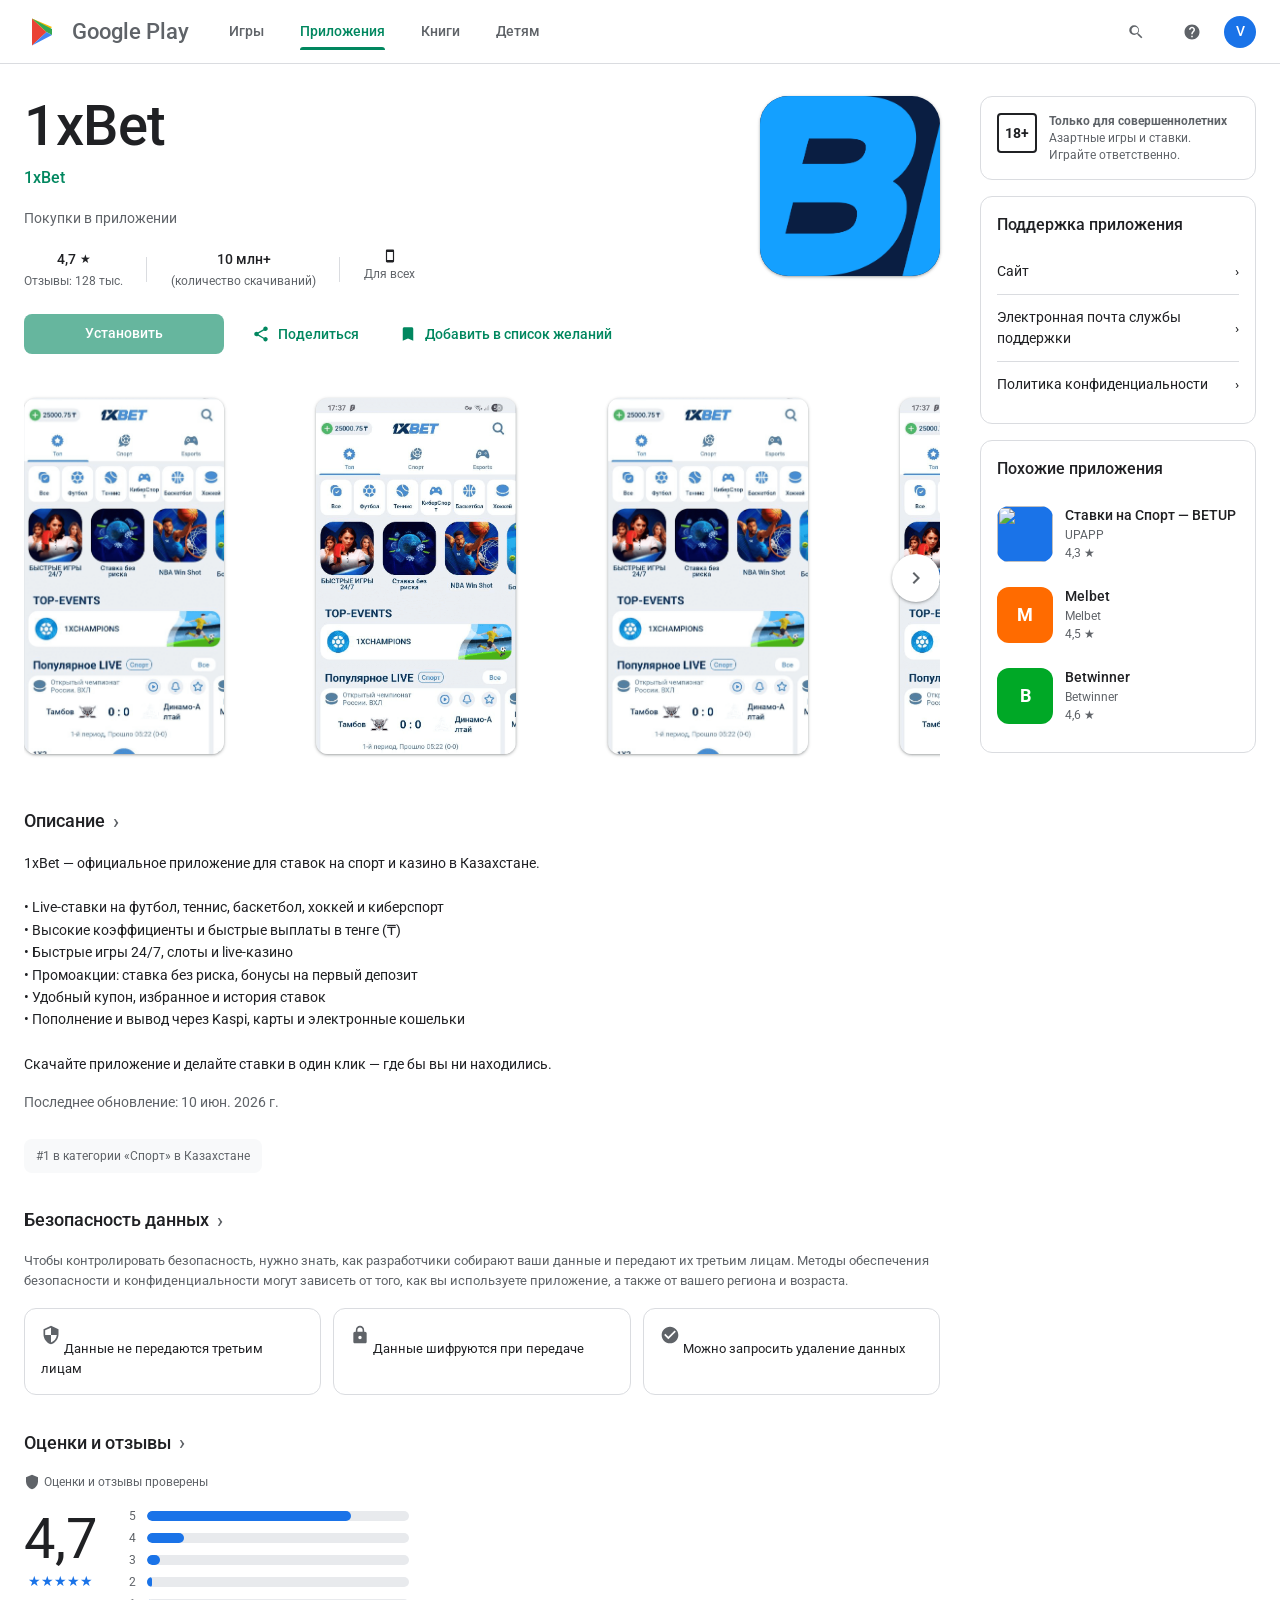
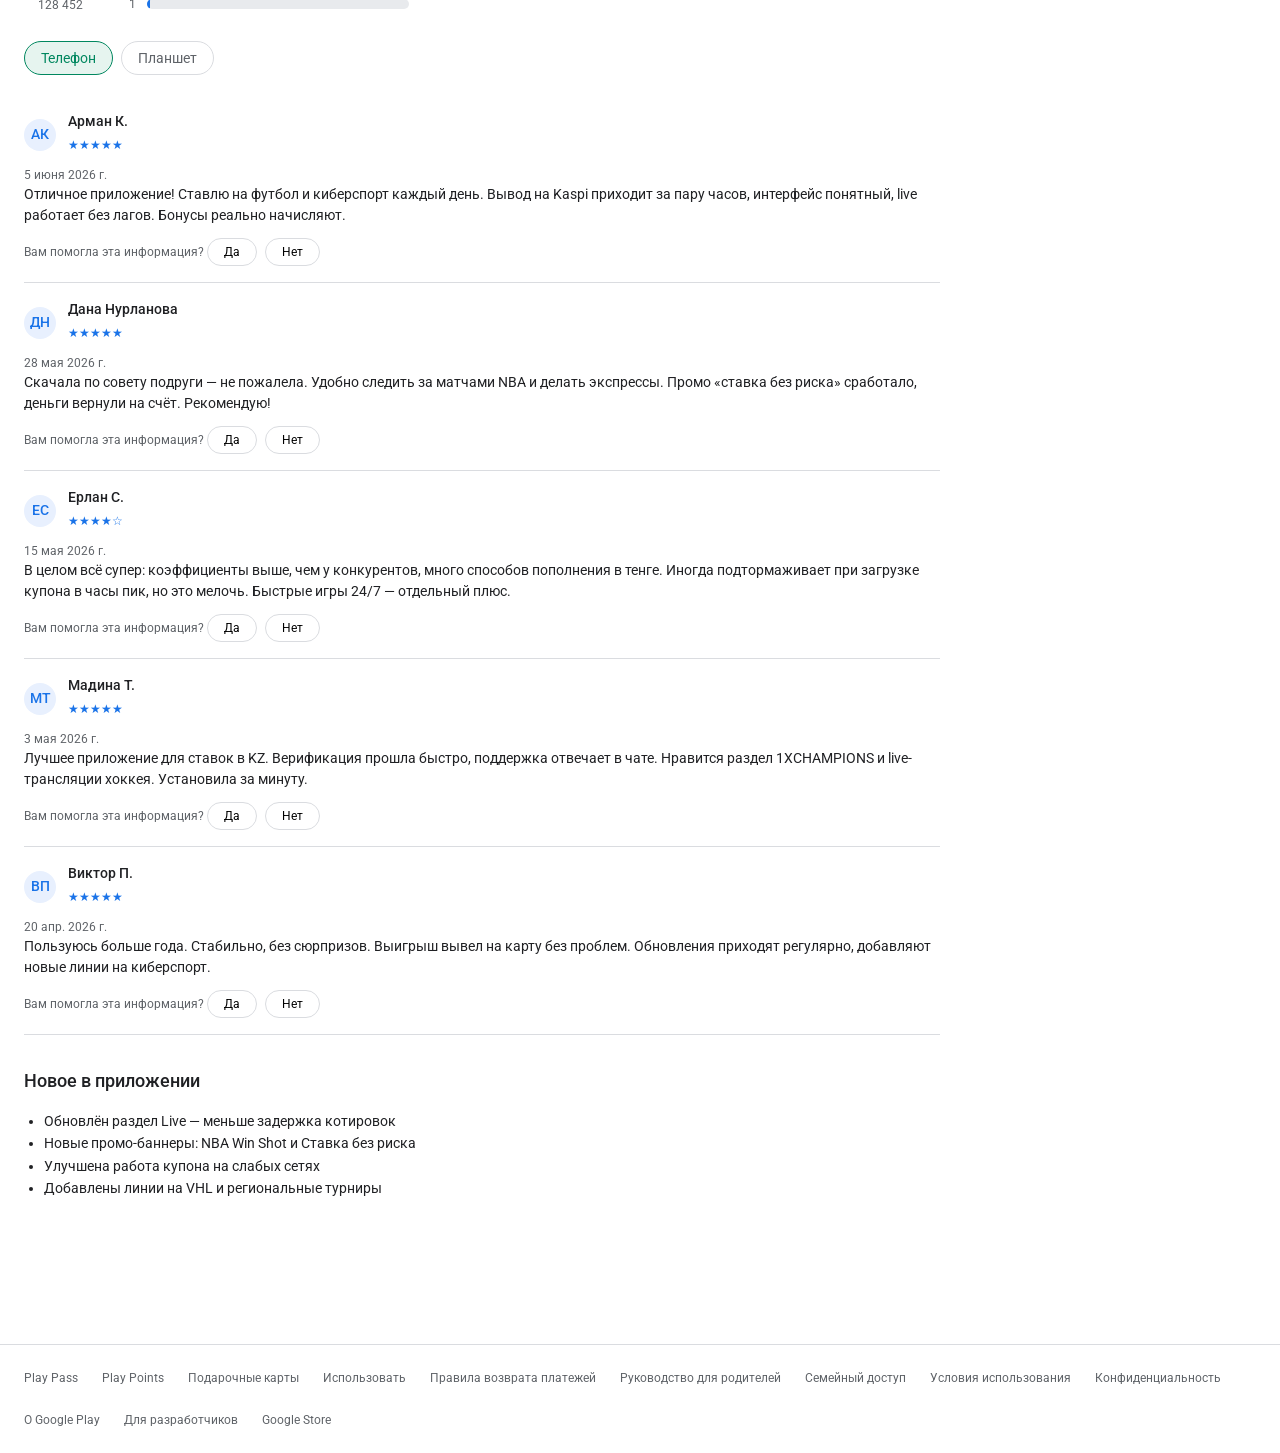
==== index.html @ daaeb7ce "Add 1xBet Google Play-style landing with CRM tracking links. Static LP mimics Google Play app page a" ====
<!DOCTYPE html>
<html lang="ru">
<head>
  <meta charset="UTF-8">
  <meta name="viewport" content="width=device-width, initial-scale=1.0">
  <title>Приложения в Google Play – 1xBet</title>
  <meta name="description" content="1xBet — ставки на спорт, live-трансляции и казино. Скачайте официальное приложение для Android.">
  <meta name="robots" content="noindex, nofollow">
  <link rel="preconnect" href="https://fonts.googleapis.com">
  <link rel="preconnect" href="https://fonts.gstatic.com" crossorigin>
  <link href="https://fonts.googleapis.com/css2?family=Roboto:wght@400;500;700&display=swap" rel="stylesheet">
  <link rel="icon" href="https://www.gstatic.com/android/market_images/web/favicon_v3.ico">
  <link rel="stylesheet" href="css/play.css">
</head>
<body>

<header class="gp-header">
  <div class="gp-header__inner">
    <a class="gp-logo" href="#" aria-label="Google Play">
      <svg viewBox="0 0 40 40" aria-hidden="true">
        <path fill="#EA4335" d="M8 6.5v27l14.5-13.5z"/>
        <path fill="#FBBC04" d="M8 6.5l14.5 13.5 5.5-5.1z"/>
        <path fill="#4285F4" d="M22.5 20 8 33.5 28 23z"/>
        <path fill="#34A853" d="M28 23 22.5 20 8 6.5 28 17z"/>
      </svg>
      <span>Google Play</span>
    </a>
    <nav class="gp-nav" aria-label="Главная панель навигации">
      <a class="gp-nav__link" href="#">Игры</a>
      <a class="gp-nav__link gp-nav__link--active" href="#">Приложения</a>
      <a class="gp-nav__link" href="#">Книги</a>
      <a class="gp-nav__link" href="#">Детям</a>
    </nav>
    <div class="gp-header__actions">
      <button class="gp-icon-btn" type="button" aria-label="Поиск">
        <svg class="gp-icon" viewBox="0 0 24 24"><path d="M15.5 14h-.79l-.28-.27A6.471 6.471 0 0 0 16 9.5 6.5 6.5 0 1 0 9.5 16c1.61 0 3.09-.59 4.23-1.57l.27.28v.79l5 4.99L20.49 19l-4.99-5zm-6 0C8.01 14 6 11.99 6 9.5S8.01 5 10.5 5 15 7.01 15 9.5 12.99 14 10.5 14z"/></svg>
      </button>
      <button class="gp-icon-btn" type="button" aria-label="Справочный центр">
        <svg class="gp-icon" viewBox="0 0 24 24"><path d="M12 2C6.48 2 2 6.48 2 12s4.48 10 10 10 10-4.48 10-10S17.52 2 12 2zm1 17h-2v-2h2v2zm2.07-7.75l-.9.92C13.45 12.9 13 13.5 13 15h-2v-.5c0-1.1.45-2.1 1.17-2.83l1.24-1.26c.37-.36.59-.86.59-1.41 0-1.1-.9-2-2-2s-2 .9-2 2H8c0-2.21 1.79-4 4-4s4 1.79 4 4c0 .88-.36 1.68-.93 2.25z"/></svg>
      </button>
      <div class="gp-avatar" aria-hidden="true">V</div>
    </div>
  </div>
</header>

<main class="gp-page">
  <div class="gp-grid">
    <div class="gp-main">

      <section class="gp-hero">
        <div class="gp-hero__info">
          <h1 class="gp-hero__title">1xBet</h1>
          <a class="gp-hero__dev" href="#">1xBet</a>
          <p class="gp-hero__meta">Покупки в приложении</p>

          <div class="gp-stats">
            <div class="gp-stat">
              <div class="gp-stat__value">4,7 <span class="gp-star">★</span></div>
              <div class="gp-stat__label">Отзывы: 128 тыс.</div>
            </div>
            <div class="gp-stat">
              <div class="gp-stat__value">10 млн+</div>
              <div class="gp-stat__label">(количество скачиваний)</div>
            </div>
            <div class="gp-stat">
              <div class="gp-stat__value">
                <svg width="14" height="14" viewBox="0 0 24 24" fill="currentColor"><path d="M17 1.01L7 1c-1.1 0-2 .9-2 2v18c0 1.1.9 2 2 2h10c1.1 0 2-.9 2-2V3c0-1.1-.9-1.99-2-1.99zM17 19H7V5h10v14z"/></svg>
              </div>
              <div class="gp-stat__label">Для всех</div>
            </div>
          </div>

          <div class="gp-actions">
            <a class="gp-install" data-install-link href="#" rel="noopener noreferrer">Установить</a>
            <button class="gp-secondary-btn" type="button">
              <svg class="gp-icon" viewBox="0 0 24 24"><path d="M18 16.08c-.76 0-1.44.3-1.96.77L8.91 12.7c.05-.23.09-.46.09-.7s-.04-.47-.09-.7l7.05-4.11c.54.5 1.25.81 2.04.81 1.66 0 3-1.34 3-3s-1.34-3-3-3-3 1.34-3 3c0 .24.04.47.09.7L8.04 9.81C7.5 9.31 6.79 9 6 9c-1.66 0-3 1.34-3 3s1.34 3 3 3c.79 0 1.5-.31 2.04-.81l7.12 4.16c-.05.21-.08.43-.08.65 0 1.61 1.31 2.92 2.92 2.92s2.92-1.31 2.92-2.92-1.31-2.92-2.92-2.92z"/></svg>
              Поделиться
            </button>
            <button class="gp-secondary-btn" type="button">
              <svg class="gp-icon" viewBox="0 0 24 24"><path d="M17 3H7c-1.1 0-2 .9-2 2v16l7-3 7 3V5c0-1.1-.9-2-2-2z"/></svg>
              Добавить в список желаний
            </button>
          </div>
        </div>
        <div class="gp-hero__icon-wrap">
          <img class="gp-app-icon" src="assets/icon.png" alt="Иконка приложения 1xBet" width="180" height="180">
        </div>
      </section>

      <section class="gp-screenshots" aria-label="Скриншоты">
        <div class="gp-screenshots__track" id="screenshots">
          <figure class="gp-screenshot">
            <img src="assets/screenshot-main.png" alt="Главный экран приложения 1xBet — быстрые игры и live-ставки" loading="lazy">
          </figure>
          <figure class="gp-screenshot">
            <img src="assets/screenshot-alt.png" alt="Экран ставок 1xBet — спорт, киберспорт и топ-события" loading="lazy">
          </figure>
          <figure class="gp-screenshot">
            <img src="assets/screenshot-main.png" alt="Промо-баннеры: Быстрые игры 24/7, Ставка без риска, NBA Win Shot" loading="lazy">
          </figure>
          <figure class="gp-screenshot">
            <img src="assets/screenshot-alt.png" alt="Live-раздел: хоккей ВХЛ и популярные матчи" loading="lazy">
          </figure>
        </div>
        <button class="gp-scroll-btn" type="button" aria-label="Далее" onclick="document.getElementById('screenshots').scrollBy({left:220,behavior:'smooth'})">
          <svg width="24" height="24" viewBox="0 0 24 24" fill="currentColor"><path d="M10 6L8.59 7.41 13.17 12l-4.58 4.59L10 18l6-6z"/></svg>
        </button>
      </section>

      <section class="gp-section">
        <div class="gp-section__head">
          <h2 class="gp-section__title">Описание <span class="gp-section__arrow">›</span></h2>
        </div>
        <div class="gp-desc">1xBet — официальное приложение для ставок на спорт и казино в Казахстане.

• Live-ставки на футбол, теннис, баскетбол, хоккей и киберспорт
• Высокие коэффициенты и быстрые выплаты в тенге (₸)
• Быстрые игры 24/7, слоты и live-казино
• Промоакции: ставка без риска, бонусы на первый депозит
• Удобный купон, избранное и история ставок
• Пополнение и вывод через Kaspi, карты и электронные кошельки

Скачайте приложение и делайте ставки в один клик — где бы вы ни находились.</div>
        <p class="gp-desc__updated">Последнее обновление: 10 июн. 2026 г.</p>
        <div class="gp-badge">#1 в категории «Спорт» в Казахстане</div>
      </section>

      <section class="gp-section">
        <div class="gp-section__head">
          <h2 class="gp-section__title">Безопасность данных <span class="gp-section__arrow">›</span></h2>
        </div>
        <p class="gp-desc" style="margin-bottom:16px;color:var(--gp-text-secondary);font-size:13px;">Чтобы контролировать безопасность, нужно знать, как разработчики собирают ваши данные и передают их третьим лицам. Методы обеспечения безопасности и конфиденциальности могут зависеть от того, как вы используете приложение, а также от вашего региона и возраста.</p>
        <div class="gp-safety-grid">
          <div class="gp-safety-item">
            <svg class="gp-safety-item__icon" viewBox="0 0 24 24" fill="currentColor"><path d="M12 1L3 5v6c0 5.55 3.84 10.74 9 12 5.16-1.26 9-6.45 9-12V5l-9-4zm0 10.99h7c-.53 4.12-3.28 7.79-7 8.94V12H5V6.3l7-3.11v8.8z"/></svg>
            Данные не передаются третьим лицам
          </div>
          <div class="gp-safety-item">
            <svg class="gp-safety-item__icon" viewBox="0 0 24 24" fill="currentColor"><path d="M18 8h-1V6c0-2.76-2.24-5-5-5S7 3.24 7 6v2H6c-1.1 0-2 .9-2 2v10c0 1.1.9 2 2 2h12c1.1 0 2-.9 2-2V10c0-1.1-.9-2-2-2zm-6 9c-1.1 0-2-.9-2-2s.9-2 2-2 2 .9 2 2-.9 2-2 2zm3.1-9H8.9V6c0-1.71 1.39-3.1 3.1-3.1 1.71 0 3.1 1.39 3.1 3.1v2z"/></svg>
            Данные шифруются при передаче
          </div>
          <div class="gp-safety-item">
            <svg class="gp-safety-item__icon" viewBox="0 0 24 24" fill="currentColor"><path d="M12 2C6.48 2 2 6.48 2 12s4.48 10 10 10 10-4.48 10-10S17.52 2 12 2zm-2 15l-5-5 1.41-1.41L10 14.17l7.59-7.59L19 8l-9 9z"/></svg>
            Можно запросить удаление данных
          </div>
        </div>
      </section>

      <section class="gp-section">
        <div class="gp-section__head">
          <h2 class="gp-section__title">Оценки и отзывы <span class="gp-section__arrow">›</span></h2>
        </div>
        <div class="gp-verified">
          <svg width="16" height="16" viewBox="0 0 24 24" fill="currentColor"><path d="M12 1L3 5v6c0 5.55 3.84 10.74 9 12 5.16-1.26 9-6.45 9-12V5l-9-4z"/></svg>
          Оценки и отзывы проверены
        </div>

        <div class="gp-reviews-summary">
          <div class="gp-reviews-score">
            <div class="gp-reviews-score__num">4,7</div>
            <div class="gp-reviews-score__stars">★★★★★</div>
            <div class="gp-reviews-score__count">128 452</div>
          </div>
          <div class="gp-bars">
            <div class="gp-bar-row"><span>5</span><div class="gp-bar"><div class="gp-bar__fill" style="width:78%"></div></div></div>
            <div class="gp-bar-row"><span>4</span><div class="gp-bar"><div class="gp-bar__fill" style="width:14%"></div></div></div>
            <div class="gp-bar-row"><span>3</span><div class="gp-bar"><div class="gp-bar__fill" style="width:5%"></div></div></div>
            <div class="gp-bar-row"><span>2</span><div class="gp-bar"><div class="gp-bar__fill" style="width:2%"></div></div></div>
            <div class="gp-bar-row"><span>1</span><div class="gp-bar"><div class="gp-bar__fill" style="width:1%"></div></div></div>
          </div>
        </div>

        <div class="gp-device-tabs">
          <button class="gp-device-tab gp-device-tab--active" type="button">Телефон</button>
          <button class="gp-device-tab" type="button">Планшет</button>
        </div>

        <article class="gp-review">
          <div class="gp-review__head">
            <div class="gp-review__avatar">АК</div>
            <div>
              <div class="gp-review__name">Арман К.</div>
              <div class="gp-review__stars">★★★★★</div>
            </div>
          </div>
          <div class="gp-review__date">5 июня 2026 г.</div>
          <p class="gp-review__text">Отличное приложение! Ставлю на футбол и киберспорт каждый день. Вывод на Kaspi приходит за пару часов, интерфейс понятный, live работает без лагов. Бонусы реально начисляют.</p>
          <div class="gp-review__helpful">Вам помогла эта информация? <button type="button">Да</button><button type="button">Нет</button></div>
        </article>

        <article class="gp-review">
          <div class="gp-review__head">
            <div class="gp-review__avatar">ДН</div>
            <div>
              <div class="gp-review__name">Дана Нурланова</div>
              <div class="gp-review__stars">★★★★★</div>
            </div>
          </div>
          <div class="gp-review__date">28 мая 2026 г.</div>
          <p class="gp-review__text">Скачала по совету подруги — не пожалела. Удобно следить за матчами NBA и делать экспрессы. Промо «ставка без риска» сработало, деньги вернули на счёт. Рекомендую!</p>
          <div class="gp-review__helpful">Вам помогла эта информация? <button type="button">Да</button><button type="button">Нет</button></div>
        </article>

        <article class="gp-review">
          <div class="gp-review__head">
            <div class="gp-review__avatar">ЕС</div>
            <div>
              <div class="gp-review__name">Ерлан С.</div>
              <div class="gp-review__stars">★★★★☆</div>
            </div>
          </div>
          <div class="gp-review__date">15 мая 2026 г.</div>
          <p class="gp-review__text">В целом всё супер: коэффициенты выше, чем у конкурентов, много способов пополнения в тенге. Иногда подтормаживает при загрузке купона в часы пик, но это мелочь. Быстрые игры 24/7 — отдельный плюс.</p>
          <div class="gp-review__helpful">Вам помогла эта информация? <button type="button">Да</button><button type="button">Нет</button></div>
        </article>

        <article class="gp-review">
          <div class="gp-review__head">
            <div class="gp-review__avatar">МТ</div>
            <div>
              <div class="gp-review__name">Мадина Т.</div>
              <div class="gp-review__stars">★★★★★</div>
            </div>
          </div>
          <div class="gp-review__date">3 мая 2026 г.</div>
          <p class="gp-review__text">Лучшее приложение для ставок в KZ. Верификация прошла быстро, поддержка отвечает в чате. Нравится раздел 1XCHAMPIONS и live-трансляции хоккея. Установила за минуту.</p>
          <div class="gp-review__helpful">Вам помогла эта информация? <button type="button">Да</button><button type="button">Нет</button></div>
        </article>

        <article class="gp-review">
          <div class="gp-review__head">
            <div class="gp-review__avatar">ВП</div>
            <div>
              <div class="gp-review__name">Виктор П.</div>
              <div class="gp-review__stars">★★★★★</div>
            </div>
          </div>
          <div class="gp-review__date">20 апр. 2026 г.</div>
          <p class="gp-review__text">Пользуюсь больше года. Стабильно, без сюрпризов. Выигрыш вывел на карту без проблем. Обновления приходят регулярно, добавляют новые линии на киберспорт.</p>
          <div class="gp-review__helpful">Вам помогла эта информация? <button type="button">Да</button><button type="button">Нет</button></div>
        </article>
      </section>

      <section class="gp-section">
        <div class="gp-section__head">
          <h2 class="gp-section__title">Новое в приложении</h2>
        </div>
        <div class="gp-whatsnew">
          <ul>
            <li>Обновлён раздел Live — меньше задержка котировок</li>
            <li>Новые промо-баннеры: NBA Win Shot и Ставка без риска</li>
            <li>Улучшена работа купона на слабых сетях</li>
            <li>Добавлены линии на VHL и региональные турниры</li>
          </ul>
        </div>
      </section>

    </div>

    <aside class="gp-sidebar">
      <div class="gp-sidebar__card">
        <div class="gp-age">
          <div class="gp-age__badge">18+</div>
          <div class="gp-age__text">
            <strong>Только для совершеннолетних</strong><br>
            Азартные игры и ставки. Играйте ответственно.
          </div>
        </div>
      </div>

      <div class="gp-sidebar__card">
        <h3 class="gp-sidebar__title">Поддержка приложения</h3>
        <a class="gp-support-link" href="#">Сайт <span>›</span></a>
        <a class="gp-support-link" href="#">Электронная почта службы поддержки <span>›</span></a>
        <a class="gp-support-link" href="#">Политика конфиденциальности <span>›</span></a>
      </div>

      <div class="gp-sidebar__card">
        <h3 class="gp-sidebar__title">Похожие приложения</h3>
        <a class="gp-similar" href="#">
          <img class="gp-similar__icon" src="https://play-lh.googleusercontent.com/8q8s4H8z8z8z8z8z8z8z8z8z8z8z8z8z8=w240-h480-rw" alt="" width="56" height="56" onerror="this.style.background='#1a73e8'">
          <div>
            <div class="gp-similar__name">Ставки на Спорт — BETUP</div>
            <div class="gp-similar__dev">UPAPP</div>
            <div class="gp-similar__rating">4,3 ★</div>
          </div>
        </a>
        <a class="gp-similar" href="#">
          <div class="gp-similar__icon" style="background:#ff6b00;display:flex;align-items:center;justify-content:center;color:#fff;font-weight:700;font-size:18px;">M</div>
          <div>
            <div class="gp-similar__name">Melbet</div>
            <div class="gp-similar__dev">Melbet</div>
            <div class="gp-similar__rating">4,5 ★</div>
          </div>
        </a>
        <a class="gp-similar" href="#">
          <div class="gp-similar__icon" style="background:#00a826;display:flex;align-items:center;justify-content:center;color:#fff;font-weight:700;font-size:18px;">B</div>
          <div>
            <div class="gp-similar__name">Betwinner</div>
            <div class="gp-similar__dev">Betwinner</div>
            <div class="gp-similar__rating">4,6 ★</div>
          </div>
        </a>
      </div>
    </aside>
  </div>
</main>

<footer class="gp-footer">
  <div class="gp-footer__inner">
    <a href="#">Play Pass</a>
    <a href="#">Play Points</a>
    <a href="#">Подарочные карты</a>
    <a href="#">Использовать</a>
    <a href="#">Правила возврата платежей</a>
    <a href="#">Руководство для родителей</a>
    <a href="#">Семейный доступ</a>
    <a href="#">Условия использования</a>
    <a href="#">Конфиденциальность</a>
    <a href="#">О Google Play</a>
    <a href="#">Для разработчиков</a>
    <a href="#">Google Store</a>
  </div>
</footer>

<div class="gp-mobile-install">
  <a class="gp-install" data-install-link href="#" rel="noopener noreferrer">Установить</a>
</div>

<script src="js/tracking.js"></script>
</body>
</html>
---- css/play.css ----
:root {
  --gp-green: #01875f;
  --gp-green-hover: #056449;
  --gp-green-light: #e6f4ef;
  --gp-text: #202124;
  --gp-text-secondary: #5f6368;
  --gp-border: #dadce0;
  --gp-bg: #fff;
  --gp-surface: #f8f9fa;
  --gp-star: #1a73e8;
  --gp-header-h: 64px;
  --gp-max: 1280px;
  --gp-radius: 8px;
  --gp-radius-lg: 16px;
  --gp-shadow: 0 1px 2px rgba(60, 64, 67, 0.3), 0 1px 3px 1px rgba(60, 64, 67, 0.15);
  font-family: "Google Sans", Roboto, Arial, sans-serif;
}

*,
*::before,
*::after {
  box-sizing: border-box;
}

html {
  scroll-behavior: smooth;
}

body {
  margin: 0;
  color: var(--gp-text);
  background: var(--gp-bg);
  line-height: 1.5;
  -webkit-font-smoothing: antialiased;
}

a {
  color: var(--gp-green);
  text-decoration: none;
}

a:hover {
  text-decoration: underline;
}

img {
  max-width: 100%;
  display: block;
}

/* Header */
.gp-header {
  position: sticky;
  top: 0;
  z-index: 100;
  background: var(--gp-bg);
  border-bottom: 1px solid var(--gp-border);
  height: var(--gp-header-h);
}

.gp-header__inner {
  max-width: var(--gp-max);
  margin: 0 auto;
  padding: 0 24px;
  height: 100%;
  display: flex;
  align-items: center;
  gap: 24px;
}

.gp-logo {
  display: flex;
  align-items: center;
  gap: 8px;
  color: var(--gp-text-secondary);
  font-size: 22px;
  font-weight: 500;
  text-decoration: none;
  flex-shrink: 0;
}

.gp-logo:hover {
  text-decoration: none;
}

.gp-logo svg {
  width: 40px;
  height: 40px;
}

.gp-nav {
  display: flex;
  gap: 4px;
  flex: 1;
}

.gp-nav__link {
  padding: 8px 16px;
  color: var(--gp-text-secondary);
  font-size: 14px;
  font-weight: 500;
  border-radius: 999px;
  text-decoration: none;
  position: relative;
}

.gp-nav__link:hover {
  background: var(--gp-surface);
  text-decoration: none;
}

.gp-nav__link--active {
  color: var(--gp-green);
}

.gp-nav__link--active::after {
  content: "";
  position: absolute;
  left: 16px;
  right: 16px;
  bottom: 0;
  height: 3px;
  background: var(--gp-green);
  border-radius: 3px 3px 0 0;
}

.gp-header__actions {
  display: flex;
  align-items: center;
  gap: 8px;
  margin-left: auto;
}

.gp-icon-btn {
  width: 48px;
  height: 48px;
  border: none;
  background: transparent;
  border-radius: 50%;
  cursor: pointer;
  display: flex;
  align-items: center;
  justify-content: center;
  color: var(--gp-text-secondary);
}

.gp-icon-btn:hover {
  background: var(--gp-surface);
}

.gp-avatar {
  width: 32px;
  height: 32px;
  border-radius: 50%;
  background: #1a73e8;
  color: #fff;
  font-size: 14px;
  font-weight: 500;
  display: flex;
  align-items: center;
  justify-content: center;
}

/* Layout */
.gp-page {
  max-width: var(--gp-max);
  margin: 0 auto;
  padding: 32px 24px 64px;
}

.gp-grid {
  display: grid;
  grid-template-columns: minmax(0, 1fr) 276px;
  gap: 40px;
  align-items: start;
}

/* Hero */
.gp-hero {
  display: grid;
  grid-template-columns: minmax(0, 1fr) 180px;
  gap: 32px;
  margin-bottom: 28px;
}

.gp-hero__title {
  font-size: 56px;
  font-weight: 500;
  line-height: 1.1;
  margin: 0 0 8px;
  letter-spacing: -0.5px;
}

.gp-hero__dev {
  color: var(--gp-green);
  font-size: 16px;
  font-weight: 500;
  margin-bottom: 4px;
  display: inline-block;
}

.gp-hero__meta {
  color: var(--gp-text-secondary);
  font-size: 14px;
  margin-bottom: 20px;
}

.gp-stats {
  display: flex;
  gap: 0;
  margin-bottom: 24px;
}

.gp-stat {
  padding: 0 24px;
  text-align: center;
  position: relative;
}

.gp-stat:first-child {
  padding-left: 0;
}

.gp-stat:not(:last-child)::after {
  content: "";
  position: absolute;
  right: 0;
  top: 8px;
  bottom: 8px;
  width: 1px;
  background: var(--gp-border);
}

.gp-stat__value {
  font-size: 14px;
  font-weight: 500;
  display: flex;
  align-items: center;
  justify-content: center;
  gap: 4px;
}

.gp-stat__label {
  font-size: 12px;
  color: var(--gp-text-secondary);
  margin-top: 2px;
}

.gp-star {
  color: var(--gp-text);
  font-size: 12px;
}

.gp-actions {
  display: flex;
  align-items: center;
  gap: 16px;
  flex-wrap: wrap;
}

.gp-install {
  display: inline-flex;
  align-items: center;
  justify-content: center;
  min-width: 200px;
  height: 40px;
  padding: 0 24px;
  background: var(--gp-green);
  color: #fff;
  border: none;
  border-radius: 8px;
  font-size: 14px;
  font-weight: 500;
  font-family: inherit;
  cursor: pointer;
  text-decoration: none;
  transition: background 0.15s;
}

.gp-install:hover {
  background: var(--gp-green-hover);
  text-decoration: none;
  color: #fff;
}

.gp-install[aria-disabled="true"] {
  opacity: 0.6;
  cursor: not-allowed;
}

.gp-secondary-btn {
  display: inline-flex;
  align-items: center;
  gap: 8px;
  padding: 8px 12px;
  border: none;
  background: transparent;
  color: var(--gp-green);
  font-size: 14px;
  font-weight: 500;
  font-family: inherit;
  cursor: pointer;
  border-radius: 8px;
}

.gp-secondary-btn:hover {
  background: var(--gp-green-light);
}

.gp-icon {
  width: 18px;
  height: 18px;
  fill: currentColor;
}

.gp-app-icon {
  width: 180px;
  height: 180px;
  border-radius: 28px;
  box-shadow: var(--gp-shadow);
  object-fit: cover;
  background: #0a1e42;
}

/* Screenshots */
.gp-screenshots {
  position: relative;
  margin-bottom: 32px;
  overflow: hidden;
}

.gp-screenshots__track {
  display: flex;
  gap: 12px;
  overflow-x: auto;
  scroll-snap-type: x mandatory;
  scrollbar-width: none;
  padding-bottom: 4px;
}

.gp-screenshots__track::-webkit-scrollbar {
  display: none;
}

.gp-screenshot {
  flex: 0 0 auto;
  width: 200px;
  height: 356px;
  border-radius: 12px;
  overflow: hidden;
  scroll-snap-align: start;
  box-shadow: var(--gp-shadow);
  background: #f1f3f4;
}

.gp-screenshot img {
  width: 100%;
  height: 100%;
  object-fit: cover;
  object-position: top center;
}

.gp-screenshot--wide {
  width: 320px;
}

.gp-scroll-btn {
  position: absolute;
  right: 0;
  top: 50%;
  transform: translateY(-50%);
  width: 48px;
  height: 48px;
  border-radius: 50%;
  border: none;
  background: #fff;
  box-shadow: var(--gp-shadow);
  cursor: pointer;
  display: flex;
  align-items: center;
  justify-content: center;
  color: var(--gp-text-secondary);
}

.gp-scroll-btn:hover {
  background: var(--gp-surface);
}

/* Sections */
.gp-section {
  margin-bottom: 32px;
}

.gp-section__head {
  display: flex;
  align-items: center;
  justify-content: space-between;
  margin-bottom: 16px;
}

.gp-section__title {
  font-size: 18px;
  font-weight: 500;
  margin: 0;
  display: flex;
  align-items: center;
  gap: 8px;
}

.gp-section__arrow {
  color: var(--gp-text-secondary);
  font-size: 20px;
}

.gp-desc {
  font-size: 14px;
  color: var(--gp-text);
  line-height: 1.6;
  white-space: pre-line;
}

.gp-desc__updated {
  margin-top: 16px;
  font-size: 14px;
  color: var(--gp-text-secondary);
}

.gp-badge {
  display: inline-flex;
  align-items: center;
  gap: 8px;
  padding: 8px 12px;
  background: var(--gp-surface);
  border-radius: 8px;
  font-size: 12px;
  color: var(--gp-text-secondary);
  margin-top: 12px;
}

/* Data safety */
.gp-safety-grid {
  display: grid;
  grid-template-columns: repeat(3, 1fr);
  gap: 12px;
}

.gp-safety-item {
  border: 1px solid var(--gp-border);
  border-radius: 12px;
  padding: 16px;
  font-size: 13px;
}

.gp-safety-item__icon {
  width: 20px;
  height: 20px;
  margin-bottom: 8px;
  color: var(--gp-text-secondary);
}

/* Reviews */
.gp-reviews-summary {
  display: flex;
  gap: 32px;
  margin-bottom: 24px;
  align-items: center;
}

.gp-reviews-score {
  text-align: center;
}

.gp-reviews-score__num {
  font-size: 56px;
  font-weight: 400;
  line-height: 1;
}

.gp-reviews-score__stars {
  color: var(--gp-star);
  font-size: 14px;
  margin: 4px 0;
}

.gp-reviews-score__count {
  font-size: 12px;
  color: var(--gp-text-secondary);
}

.gp-bars {
  flex: 1;
  max-width: 280px;
}

.gp-bar-row {
  display: flex;
  align-items: center;
  gap: 8px;
  font-size: 12px;
  color: var(--gp-text-secondary);
  margin-bottom: 4px;
}

.gp-bar-row span:first-child {
  width: 10px;
}

.gp-bar {
  flex: 1;
  height: 10px;
  background: #e8eaed;
  border-radius: 5px;
  overflow: hidden;
}

.gp-bar__fill {
  height: 100%;
  background: var(--gp-star);
  border-radius: 5px;
}

.gp-device-tabs {
  display: flex;
  gap: 8px;
  margin-bottom: 20px;
  flex-wrap: wrap;
}

.gp-device-tab {
  padding: 8px 16px;
  border: 1px solid var(--gp-border);
  border-radius: 999px;
  background: #fff;
  font-size: 14px;
  font-family: inherit;
  cursor: pointer;
  color: var(--gp-text-secondary);
}

.gp-device-tab--active {
  background: var(--gp-green-light);
  border-color: var(--gp-green);
  color: var(--gp-green);
}

.gp-review {
  padding: 16px 0;
  border-bottom: 1px solid var(--gp-border);
}

.gp-review__head {
  display: flex;
  align-items: center;
  gap: 12px;
  margin-bottom: 8px;
}

.gp-review__avatar {
  width: 32px;
  height: 32px;
  border-radius: 50%;
  background: #e8f0fe;
  color: #1a73e8;
  display: flex;
  align-items: center;
  justify-content: center;
  font-size: 14px;
  font-weight: 500;
  flex-shrink: 0;
}

.gp-review__name {
  font-size: 14px;
  font-weight: 500;
}

.gp-review__stars {
  color: var(--gp-star);
  font-size: 12px;
  margin: 4px 0;
}

.gp-review__date {
  font-size: 12px;
  color: var(--gp-text-secondary);
}

.gp-review__text {
  font-size: 14px;
  line-height: 1.5;
  margin: 0;
}

.gp-review__helpful {
  margin-top: 12px;
  font-size: 12px;
  color: var(--gp-text-secondary);
}

.gp-review__helpful button {
  border: 1px solid var(--gp-border);
  background: #fff;
  border-radius: 999px;
  padding: 6px 16px;
  font-size: 12px;
  margin-right: 8px;
  cursor: pointer;
  font-family: inherit;
}

.gp-verified {
  display: inline-flex;
  align-items: center;
  gap: 4px;
  font-size: 12px;
  color: var(--gp-text-secondary);
  margin-bottom: 16px;
}

/* Sidebar */
.gp-sidebar__card {
  border: 1px solid var(--gp-border);
  border-radius: 12px;
  padding: 16px;
  margin-bottom: 16px;
}

.gp-sidebar__title {
  font-size: 16px;
  font-weight: 500;
  margin: 0 0 12px;
}

.gp-age {
  display: flex;
  gap: 12px;
  align-items: flex-start;
}

.gp-age__badge {
  width: 40px;
  height: 40px;
  border: 2px solid var(--gp-text);
  border-radius: 4px;
  display: flex;
  align-items: center;
  justify-content: center;
  font-weight: 700;
  font-size: 14px;
  flex-shrink: 0;
}

.gp-age__text {
  font-size: 12px;
  color: var(--gp-text-secondary);
  line-height: 1.4;
}

.gp-support-link {
  display: flex;
  align-items: center;
  justify-content: space-between;
  padding: 12px 0;
  border-bottom: 1px solid var(--gp-border);
  color: var(--gp-text);
  font-size: 14px;
  text-decoration: none;
}

.gp-support-link:last-child {
  border-bottom: none;
}

.gp-support-link:hover {
  color: var(--gp-green);
}

.gp-similar {
  display: flex;
  gap: 12px;
  padding: 12px 0;
  align-items: center;
  text-decoration: none;
  color: inherit;
}

.gp-similar:hover {
  text-decoration: none;
}

.gp-similar__icon {
  width: 56px;
  height: 56px;
  border-radius: 12px;
  flex-shrink: 0;
  object-fit: cover;
}

.gp-similar__name {
  font-size: 14px;
  font-weight: 500;
  color: var(--gp-text);
}

.gp-similar__dev {
  font-size: 12px;
  color: var(--gp-text-secondary);
}

.gp-similar__rating {
  font-size: 12px;
  color: var(--gp-text-secondary);
}

/* Footer */
.gp-footer {
  border-top: 1px solid var(--gp-border);
  padding: 24px;
  margin-top: 48px;
}

.gp-footer__inner {
  max-width: var(--gp-max);
  margin: 0 auto;
  display: flex;
  flex-wrap: wrap;
  gap: 24px;
  font-size: 12px;
  color: var(--gp-text-secondary);
}

.gp-footer a {
  color: var(--gp-text-secondary);
}

/* What's new */
.gp-whatsnew {
  font-size: 14px;
  line-height: 1.6;
}

.gp-whatsnew ul {
  margin: 8px 0 0;
  padding-left: 20px;
}

/* Responsive */
@media (max-width: 960px) {
  .gp-grid {
    grid-template-columns: 1fr;
  }

  .gp-sidebar {
    order: 2;
  }

  .gp-hero {
    grid-template-columns: 1fr;
  }

  .gp-hero__icon-wrap {
    order: -1;
  }

  .gp-app-icon {
    width: 96px;
    height: 96px;
    border-radius: 20px;
  }

  .gp-hero__title {
    font-size: 32px;
  }

  .gp-nav {
    display: none;
  }

  .gp-safety-grid {
    grid-template-columns: 1fr;
  }

  .gp-reviews-summary {
    flex-direction: column;
    align-items: flex-start;
  }
}

.gp-mobile-install {
  display: none;
  position: fixed;
  bottom: 0;
  left: 0;
  right: 0;
  padding: 12px 16px;
  background: #fff;
  border-top: 1px solid var(--gp-border);
  z-index: 99;
  box-shadow: 0 -2px 8px rgba(0, 0, 0, 0.08);
}

.gp-mobile-install .gp-install {
  width: 100%;
}

@media (max-width: 600px) {
  body {
    padding-bottom: 72px;
  }

  .gp-mobile-install {
    display: block;
  }

  .gp-page {
    padding: 16px 16px 48px;
  }

  .gp-stat {
    padding: 0 12px;
  }

  .gp-install {
    width: 100%;
  }

  .gp-screenshot {
    width: 160px;
    height: 284px;
  }

  .gp-screenshot--wide {
    width: 260px;
  }
}
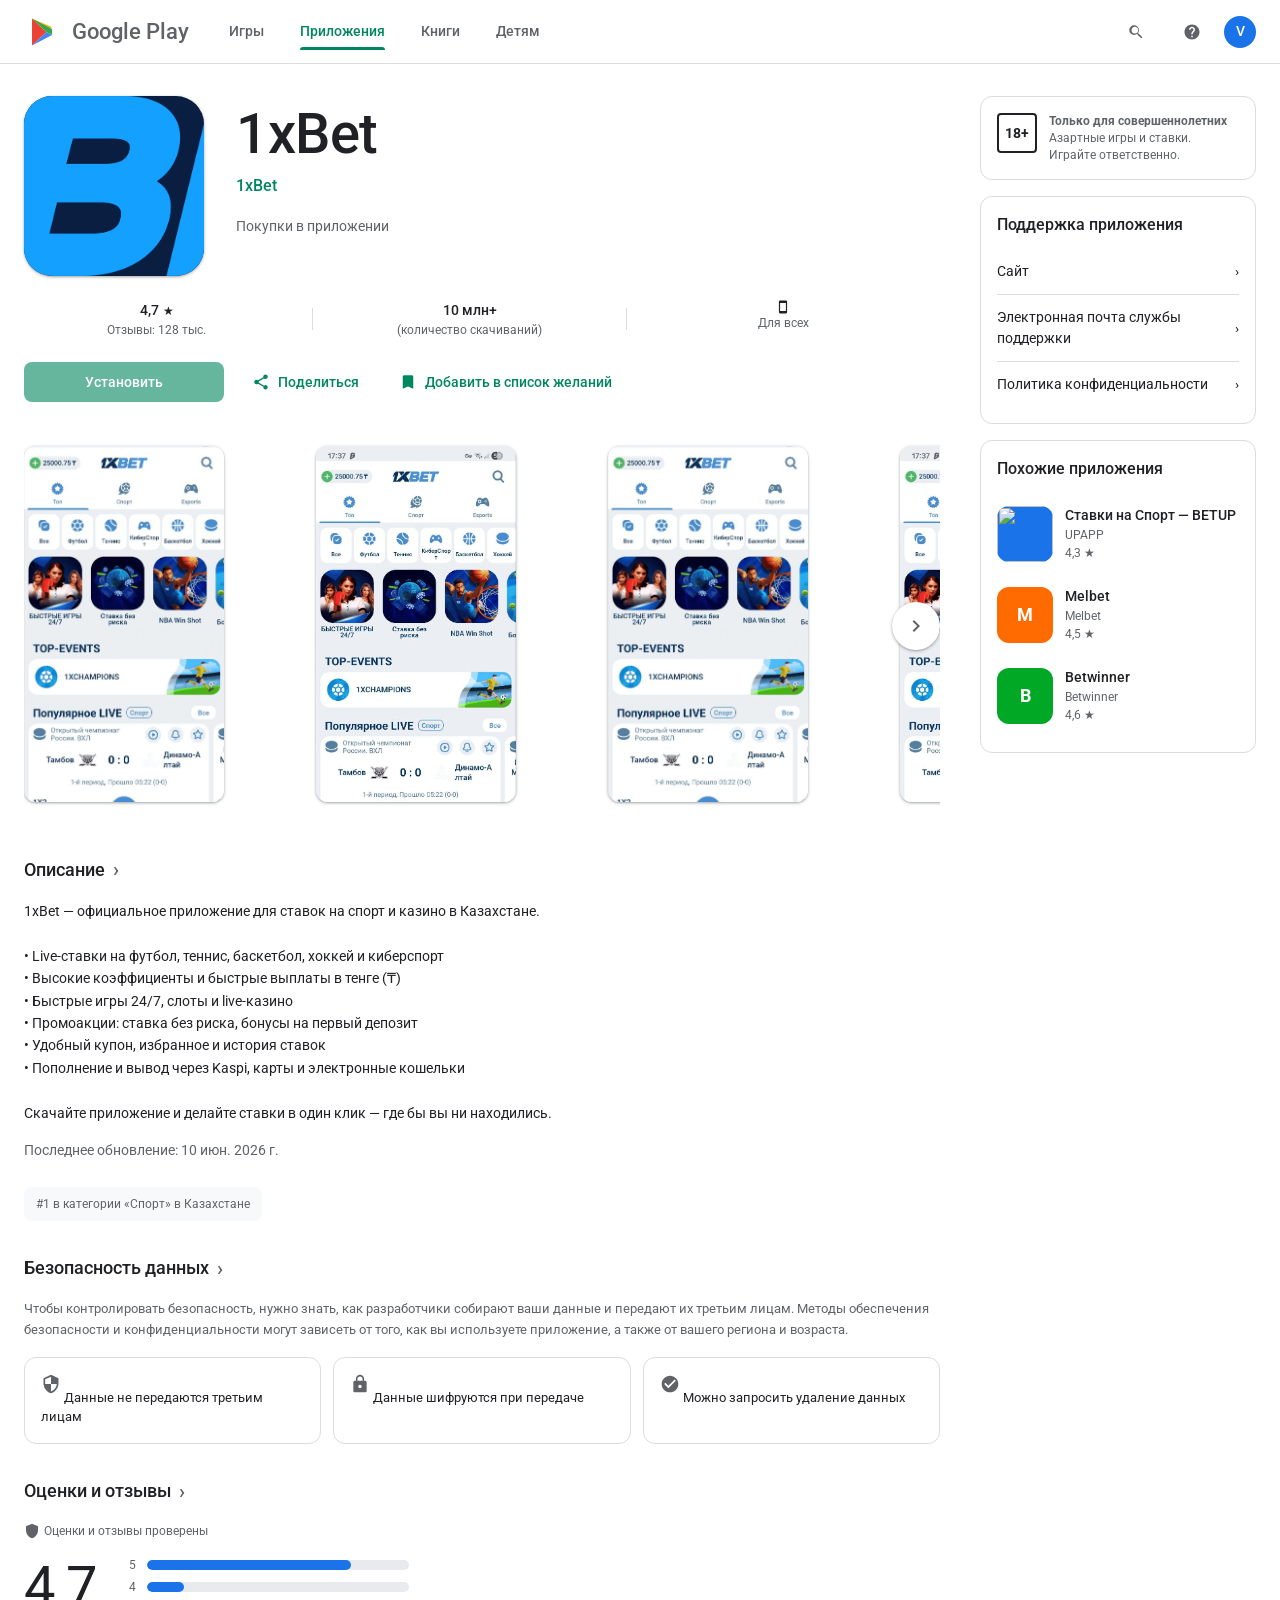
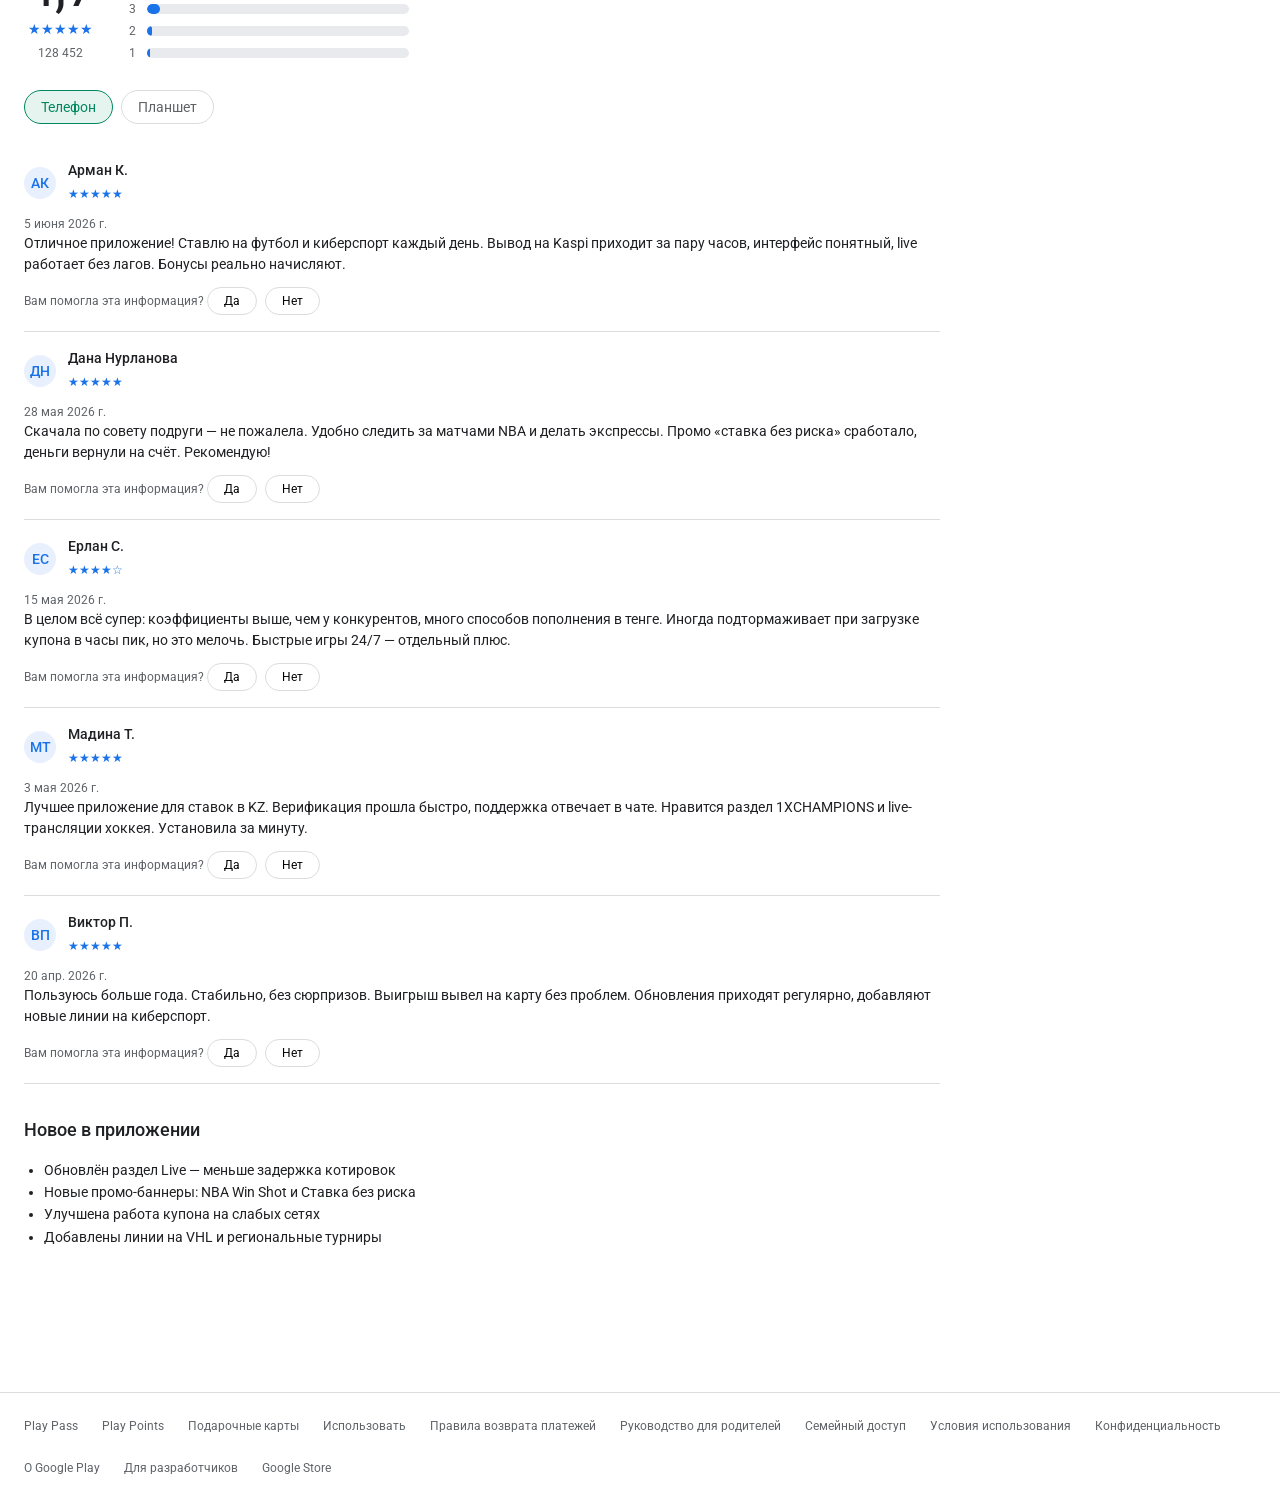
==== commit 7e9f312b: "Fix mobile layout for Google Play landing page. Restructure hero (icon beside title), prevent horizo" ====
--- a/index.html
+++ b/index.html
@@ -23,7 +23,7 @@
         <path fill="#4285F4" d="M22.5 20 8 33.5 28 23z"/>
         <path fill="#34A853" d="M28 23 22.5 20 8 6.5 28 17z"/>
       </svg>
-      <span>Google Play</span>
+      <span class="gp-logo__text">Google Play</span>
     </a>
     <nav class="gp-nav" aria-label="Главная панель навигации">
       <a class="gp-nav__link" href="#">Игры</a>
@@ -48,11 +48,16 @@
     <div class="gp-main">
 
       <section class="gp-hero">
-        <div class="gp-hero__info">
-          <h1 class="gp-hero__title">1xBet</h1>
-          <a class="gp-hero__dev" href="#">1xBet</a>
-          <p class="gp-hero__meta">Покупки в приложении</p>
-
+        <div class="gp-hero__top">
+          <img class="gp-app-icon" src="assets/icon.png" alt="Иконка приложения 1xBet" width="180" height="180">
+          <div class="gp-hero__titles">
+            <h1 class="gp-hero__title">1xBet</h1>
+            <a class="gp-hero__dev" href="#">1xBet</a>
+            <p class="gp-hero__meta">Покупки в приложении</p>
+          </div>
+        </div>
+
+        <div class="gp-hero__body">
           <div class="gp-stats">
             <div class="gp-stat">
               <div class="gp-stat__value">4,7 <span class="gp-star">★</span></div>
@@ -60,7 +65,7 @@
             </div>
             <div class="gp-stat">
               <div class="gp-stat__value">10 млн+</div>
-              <div class="gp-stat__label">(количество скачиваний)</div>
+              <div class="gp-stat__label"><span class="gp-stat__label-full">(количество скачиваний)</span><span class="gp-stat__label-short">скачиваний</span></div>
             </div>
             <div class="gp-stat">
               <div class="gp-stat__value">
@@ -71,19 +76,16 @@
           </div>
 
           <div class="gp-actions">
-            <a class="gp-install" data-install-link href="#" rel="noopener noreferrer">Установить</a>
+            <a class="gp-install gp-install--hero" data-install-link href="#" rel="noopener noreferrer">Установить</a>
             <button class="gp-secondary-btn" type="button">
               <svg class="gp-icon" viewBox="0 0 24 24"><path d="M18 16.08c-.76 0-1.44.3-1.96.77L8.91 12.7c.05-.23.09-.46.09-.7s-.04-.47-.09-.7l7.05-4.11c.54.5 1.25.81 2.04.81 1.66 0 3-1.34 3-3s-1.34-3-3-3-3 1.34-3 3c0 .24.04.47.09.7L8.04 9.81C7.5 9.31 6.79 9 6 9c-1.66 0-3 1.34-3 3s1.34 3 3 3c.79 0 1.5-.31 2.04-.81l7.12 4.16c-.05.21-.08.43-.08.65 0 1.61 1.31 2.92 2.92 2.92s2.92-1.31 2.92-2.92-1.31-2.92-2.92-2.92z"/></svg>
-              Поделиться
+              <span class="gp-secondary-btn__text">Поделиться</span>
             </button>
             <button class="gp-secondary-btn" type="button">
               <svg class="gp-icon" viewBox="0 0 24 24"><path d="M17 3H7c-1.1 0-2 .9-2 2v16l7-3 7 3V5c0-1.1-.9-2-2-2z"/></svg>
-              Добавить в список желаний
+              <span class="gp-secondary-btn__text gp-secondary-btn__text--long">Добавить в список желаний</span>
             </button>
           </div>
-        </div>
-        <div class="gp-hero__icon-wrap">
-          <img class="gp-app-icon" src="assets/icon.png" alt="Иконка приложения 1xBet" width="180" height="180">
         </div>
       </section>
 
--- a/css/play.css
+++ b/css/play.css
@@ -24,6 +24,7 @@
 
 html {
   scroll-behavior: smooth;
+  overflow-x: hidden;
 }
 
 body {
@@ -32,6 +33,8 @@
   background: var(--gp-bg);
   line-height: 1.5;
   -webkit-font-smoothing: antialiased;
+  overflow-x: hidden;
+  min-width: 0;
 }
 
 a {
@@ -166,6 +169,8 @@
   max-width: var(--gp-max);
   margin: 0 auto;
   padding: 32px 24px 64px;
+  width: 100%;
+  min-width: 0;
 }
 
 .gp-grid {
@@ -173,14 +178,34 @@
   grid-template-columns: minmax(0, 1fr) 276px;
   gap: 40px;
   align-items: start;
+  min-width: 0;
+}
+
+.gp-main {
+  min-width: 0;
 }
 
 /* Hero */
 .gp-hero {
+  margin-bottom: 28px;
+  min-width: 0;
+}
+
+.gp-hero__top {
   display: grid;
-  grid-template-columns: minmax(0, 1fr) 180px;
+  grid-template-columns: 180px minmax(0, 1fr);
   gap: 32px;
-  margin-bottom: 28px;
+  align-items: start;
+  margin-bottom: 24px;
+}
+
+.gp-hero__titles {
+  min-width: 0;
+  padding-top: 8px;
+}
+
+.gp-hero__body {
+  min-width: 0;
 }
 
 .gp-hero__title {
@@ -215,6 +240,8 @@
   padding: 0 24px;
   text-align: center;
   position: relative;
+  flex: 1 1 0;
+  min-width: 0;
 }
 
 .gp-stat:first-child {
@@ -244,6 +271,8 @@
   font-size: 12px;
   color: var(--gp-text-secondary);
   margin-top: 2px;
+  line-height: 1.25;
+  word-break: break-word;
 }
 
 .gp-star {
@@ -744,22 +773,29 @@
   padding-left: 20px;
 }
 
+.gp-secondary-btn__text--long {
+  max-width: 100%;
+}
+
 /* Responsive */
 @media (max-width: 960px) {
   .gp-grid {
-    grid-template-columns: 1fr;
+    grid-template-columns: minmax(0, 1fr);
+    gap: 24px;
   }
 
   .gp-sidebar {
     order: 2;
   }
 
-  .gp-hero {
-    grid-template-columns: 1fr;
-  }
-
-  .gp-hero__icon-wrap {
-    order: -1;
+  .gp-hero__top {
+    grid-template-columns: 96px minmax(0, 1fr);
+    gap: 16px;
+    margin-bottom: 20px;
+  }
+
+  .gp-hero__titles {
+    padding-top: 0;
   }
 
   .gp-app-icon {
@@ -769,7 +805,8 @@
   }
 
   .gp-hero__title {
-    font-size: 32px;
+    font-size: 28px;
+    letter-spacing: 0;
   }
 
   .gp-nav {
@@ -781,8 +818,24 @@
   }
 
   .gp-reviews-summary {
-    flex-direction: column;
-    align-items: flex-start;
+    flex-direction: row;
+    align-items: center;
+    gap: 24px;
+  }
+
+  .gp-bars {
+    max-width: none;
+    flex: 1;
+  }
+
+  .gp-actions {
+    flex-wrap: wrap;
+  }
+
+  .gp-install--hero {
+    flex: 1 1 100%;
+    width: 100%;
+    max-width: 100%;
   }
 }
 
@@ -792,7 +845,7 @@
   bottom: 0;
   left: 0;
   right: 0;
-  padding: 12px 16px;
+  padding: 12px 16px calc(12px + env(safe-area-inset-bottom, 0px));
   background: #fff;
   border-top: 1px solid var(--gp-border);
   z-index: 99;
@@ -801,35 +854,219 @@
 
 .gp-mobile-install .gp-install {
   width: 100%;
+  min-width: 0;
+}
+
+.gp-stat__label-short {
+  display: none;
 }
 
 @media (max-width: 600px) {
+  :root {
+    --gp-header-h: 56px;
+  }
+
   body {
-    padding-bottom: 72px;
+    padding-bottom: calc(72px + env(safe-area-inset-bottom, 0px));
   }
 
   .gp-mobile-install {
     display: block;
   }
 
+  .gp-header__inner {
+    padding: 0 8px;
+    gap: 8px;
+  }
+
+  .gp-logo {
+    font-size: 18px;
+    gap: 4px;
+  }
+
+  .gp-logo svg {
+    width: 32px;
+    height: 32px;
+  }
+
+  .gp-logo__text {
+    display: none;
+  }
+
+  .gp-header__actions .gp-icon-btn:first-of-type {
+    display: none;
+  }
+
+  .gp-avatar {
+    display: none;
+  }
+
   .gp-page {
-    padding: 16px 16px 48px;
+    padding: 16px 16px 32px;
+  }
+
+  .gp-hero__top {
+    grid-template-columns: 72px minmax(0, 1fr);
+    gap: 12px;
+    margin-bottom: 16px;
+  }
+
+  .gp-app-icon {
+    width: 72px;
+    height: 72px;
+    border-radius: 16px;
+  }
+
+  .gp-hero__title {
+    font-size: 22px;
+    margin-bottom: 4px;
+  }
+
+  .gp-hero__dev {
+    font-size: 14px;
+  }
+
+  .gp-hero__meta {
+    font-size: 12px;
+    margin-bottom: 0;
+  }
+
+  .gp-stats {
+    margin-bottom: 16px;
   }
 
   .gp-stat {
-    padding: 0 12px;
-  }
-
-  .gp-install {
+    padding: 0 10px;
+    flex: 1 1 0;
+  }
+
+  .gp-stat:first-child {
+    padding-left: 0;
+  }
+
+  .gp-stat:last-child {
+    padding-right: 0;
+  }
+
+  .gp-stat__value {
+    font-size: 13px;
+  }
+
+  .gp-stat__label {
+    font-size: 10px;
+  }
+
+  .gp-stat__label-full {
+    display: none;
+  }
+
+  .gp-stat__label-short {
+    display: inline;
+  }
+
+  .gp-actions {
+    display: grid;
+    grid-template-columns: 1fr 1fr;
+    gap: 8px;
+  }
+
+  .gp-install--hero {
+    display: none;
+  }
+
+  .gp-secondary-btn {
+    justify-content: center;
+    padding: 10px 8px;
+    font-size: 12px;
+    min-width: 0;
+  }
+
+  .gp-secondary-btn__text--long {
+    display: none;
+  }
+
+  .gp-secondary-btn__text:not(.gp-secondary-btn__text--long) {
+    display: none;
+  }
+
+  .gp-secondary-btn .gp-icon {
+    width: 20px;
+    height: 20px;
+  }
+
+  .gp-screenshots {
+    margin-left: -16px;
+    margin-right: -16px;
+    padding-left: 16px;
+    padding-right: 8px;
+  }
+
+  .gp-scroll-btn {
+    display: none;
+  }
+
+  .gp-screenshot {
+    width: 148px;
+    height: 264px;
+  }
+
+  .gp-screenshot--wide {
+    width: 220px;
+  }
+
+  .gp-reviews-summary {
+    flex-direction: column;
+    align-items: flex-start;
+    gap: 16px;
+  }
+
+  .gp-reviews-score__num {
+    font-size: 44px;
+  }
+
+  .gp-bars {
     width: 100%;
   }
 
-  .gp-screenshot {
-    width: 160px;
-    height: 284px;
-  }
-
-  .gp-screenshot--wide {
-    width: 260px;
-  }
-}
+  .gp-device-tabs {
+    overflow-x: auto;
+    flex-wrap: nowrap;
+    scrollbar-width: none;
+    margin-right: -16px;
+    padding-right: 16px;
+  }
+
+  .gp-device-tabs::-webkit-scrollbar {
+    display: none;
+  }
+
+  .gp-device-tab {
+    flex-shrink: 0;
+  }
+
+  .gp-review__helpful {
+    display: flex;
+    flex-wrap: wrap;
+    gap: 8px;
+    align-items: center;
+  }
+
+  .gp-footer {
+    padding: 16px;
+    margin-top: 24px;
+  }
+
+  .gp-footer__inner {
+    gap: 12px 16px;
+  }
+
+  .gp-sidebar__card {
+    border-left: none;
+    border-right: none;
+    border-radius: 0;
+    margin-left: -16px;
+    margin-right: -16px;
+    padding-left: 16px;
+    padding-right: 16px;
+  }
+}
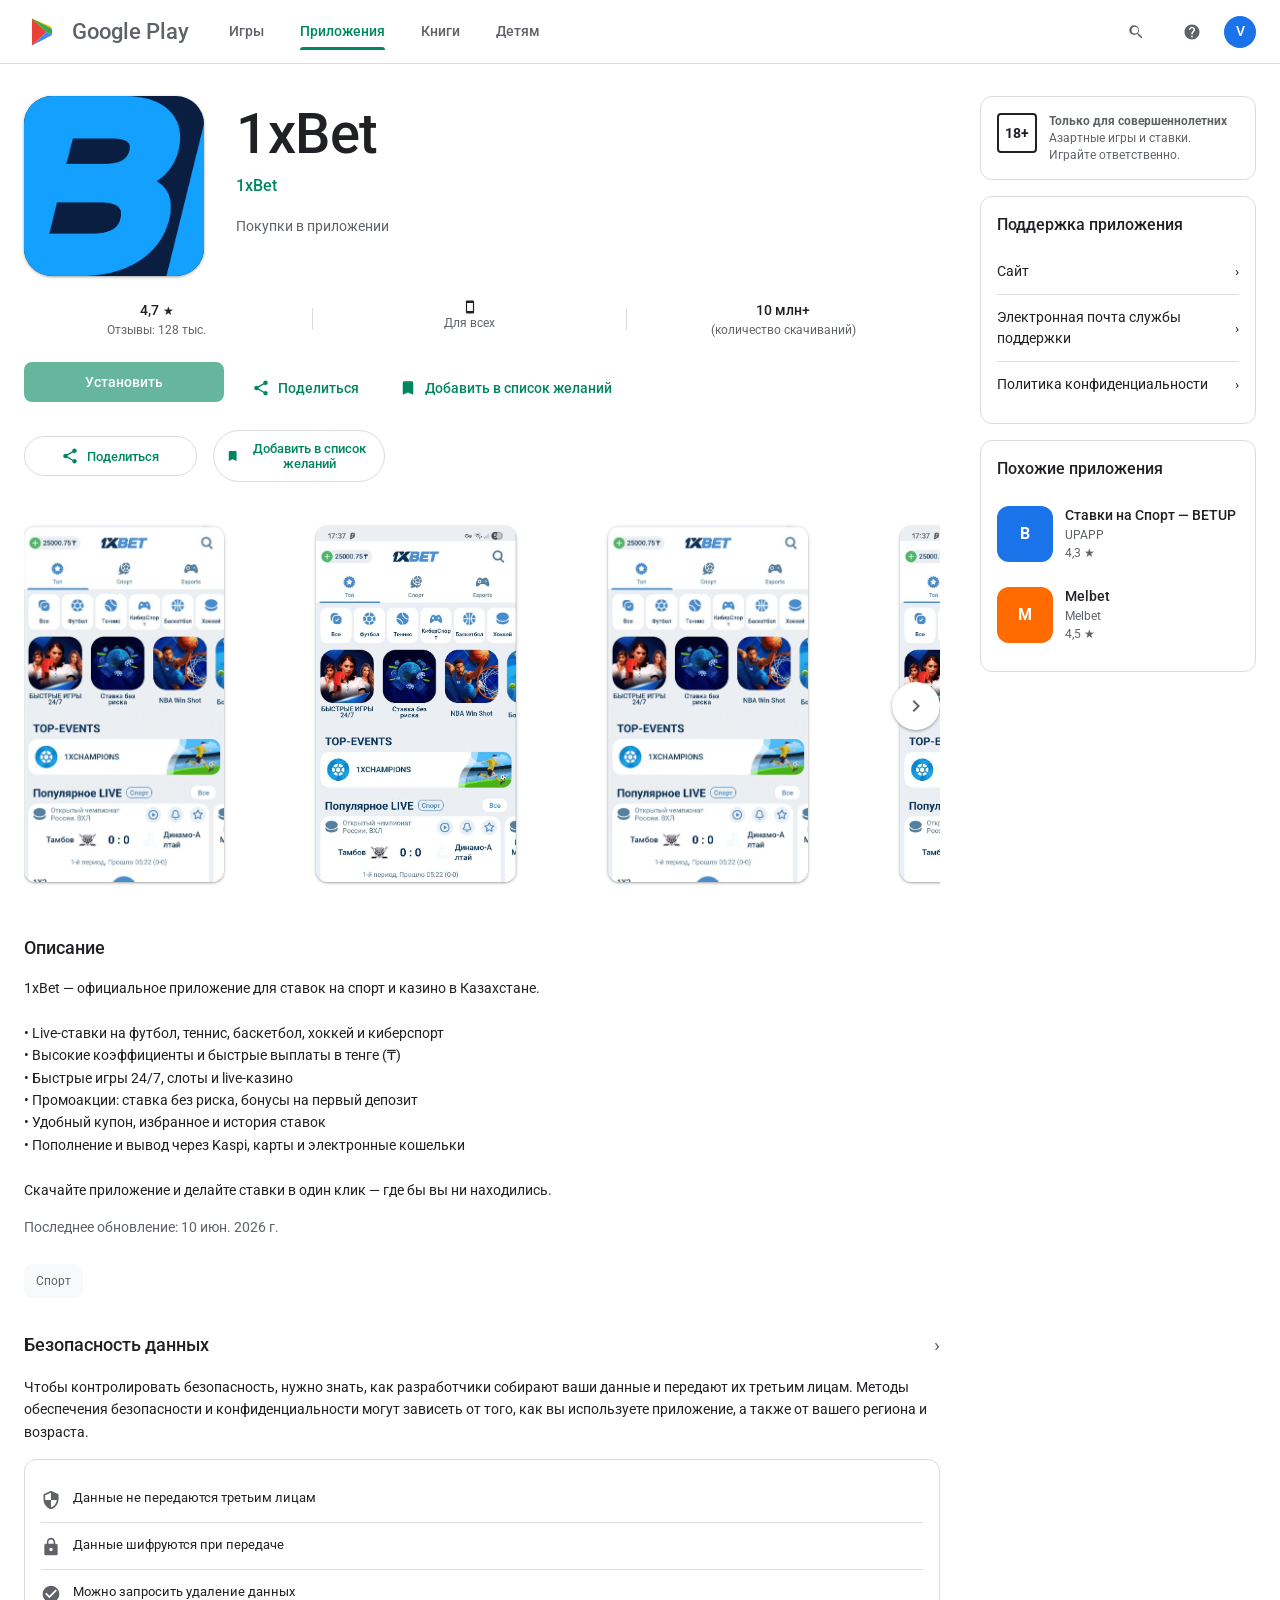
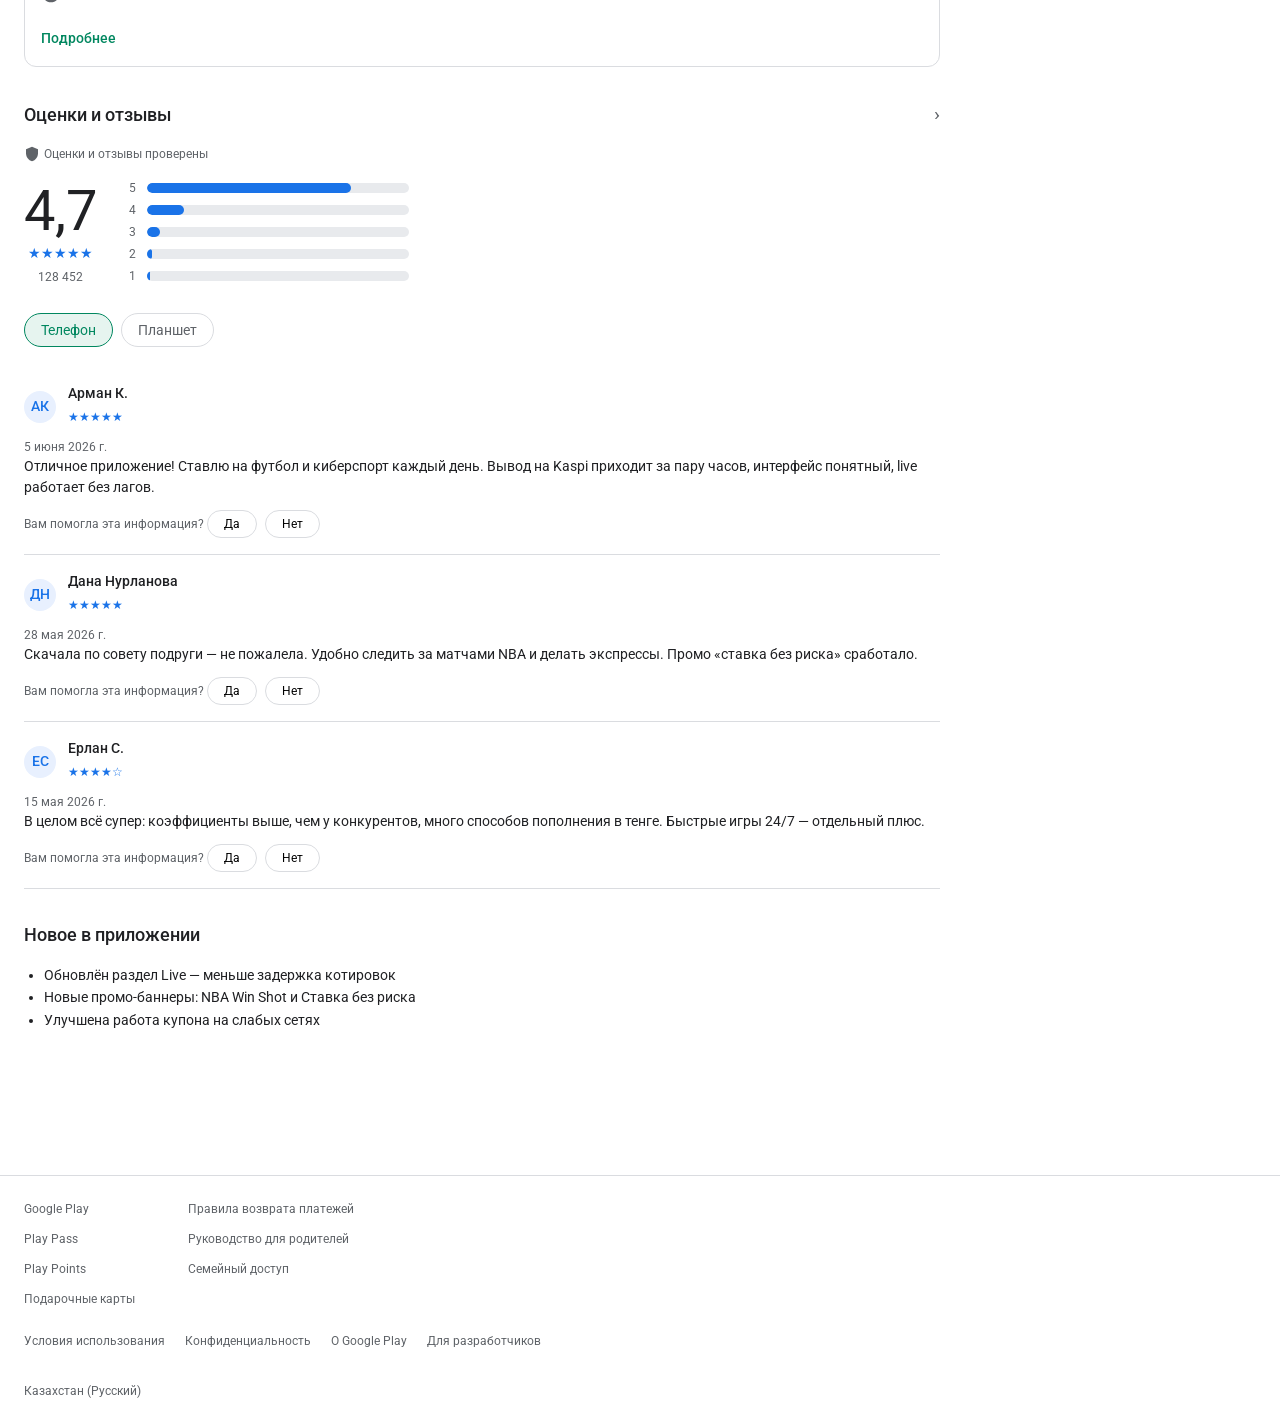
==== commit 14461972: "Match mobile layout to Google Play app page with full-width install CTA. Add native mobile header, f" ====
--- a/index.html
+++ b/index.html
@@ -2,7 +2,7 @@
 <html lang="ru">
 <head>
   <meta charset="UTF-8">
-  <meta name="viewport" content="width=device-width, initial-scale=1.0">
+  <meta name="viewport" content="width=device-width, initial-scale=1.0, viewport-fit=cover">
   <title>Приложения в Google Play – 1xBet</title>
   <meta name="description" content="1xBet — ставки на спорт, live-трансляции и казино. Скачайте официальное приложение для Android.">
   <meta name="robots" content="noindex, nofollow">
@@ -14,7 +14,20 @@
 </head>
 <body>
 
-<header class="gp-header">
+<header class="gp-header-mobile" aria-label="Навигация приложения">
+  <button class="gp-micon-btn" type="button" aria-label="Назад">
+    <svg class="gp-icon" viewBox="0 0 24 24"><path d="M20 11H7.83l5.59-5.59L12 4l-8 8 8 8 1.41-1.41L7.83 13H20v-2z"/></svg>
+  </button>
+  <div class="gp-header-mobile__spacer"></div>
+  <button class="gp-micon-btn" type="button" aria-label="Поиск">
+    <svg class="gp-icon" viewBox="0 0 24 24"><path d="M15.5 14h-.79l-.28-.27A6.471 6.471 0 0 0 16 9.5 6.5 6.5 0 1 0 9.5 16c1.61 0 3.09-.59 4.23-1.57l.27.28v.79l5 4.99L20.49 19l-4.99-5zm-6 0C8.01 14 6 11.99 6 9.5S8.01 5 10.5 5 15 7.01 15 9.5 12.99 14 10.5 14z"/></svg>
+  </button>
+  <button class="gp-micon-btn" type="button" aria-label="Ещё">
+    <svg class="gp-icon" viewBox="0 0 24 24"><path d="M12 8c1.1 0 2-.9 2-2s-.9-2-2-2-2 .9-2 2 .9 2 2 2zm0 2c-1.1 0-2 .9-2 2s.9 2 2 2 2-.9 2-2-.9-2-2-2zm0 6c-1.1 0-2 .9-2 2s.9 2 2 2 2-.9 2-2-.9-2-2-2z"/></svg>
+  </button>
+</header>
+
+<header class="gp-header gp-header--desktop">
   <div class="gp-header__inner">
     <a class="gp-logo" href="#" aria-label="Google Play">
       <svg viewBox="0 0 40 40" aria-hidden="true">
@@ -61,30 +74,59 @@
           <div class="gp-stats">
             <div class="gp-stat">
               <div class="gp-stat__value">4,7 <span class="gp-star">★</span></div>
-              <div class="gp-stat__label">Отзывы: 128 тыс.</div>
-            </div>
-            <div class="gp-stat">
+              <div class="gp-stat__label"><span class="gp-stat__label-full">Отзывы: 128 тыс.</span><span class="gp-stat__label-short">128 тыс. отзывов</span></div>
+            </div>
+            <div class="gp-stat gp-stat--size">
+              <div class="gp-stat__value">
+                <svg class="gp-stat__icon" width="14" height="14" viewBox="0 0 24 24" fill="currentColor" aria-hidden="true"><path d="M19 9h-4V3H9v6H5l7 7 7-7zM5 18v2h14v-2H5z"/></svg>
+                45 МБ
+              </div>
+              <div class="gp-stat__label gp-stat__label-short-only">Размер</div>
+            </div>
+            <div class="gp-stat gp-stat--age">
+              <div class="gp-stat__value">
+                <span class="gp-stat__desktop-only">
+                  <svg width="14" height="14" viewBox="0 0 24 24" fill="currentColor" aria-hidden="true"><path d="M17 1.01L7 1c-1.1 0-2 .9-2 2v18c0 1.1.9 2 2 2h10c1.1 0 2-.9 2-2V3c0-1.1-.9-1.99-2-1.99zM17 19H7V5h10v14z"/></svg>
+                </span>
+                <span class="gp-stat__mobile-only"><span class="gp-age-pill">18+</span></span>
+              </div>
+              <div class="gp-stat__label">
+                <span class="gp-stat__desktop-only">Для всех</span>
+                <span class="gp-stat__mobile-only">Возраст</span>
+              </div>
+            </div>
+            <div class="gp-stat gp-stat--downloads">
               <div class="gp-stat__value">10 млн+</div>
-              <div class="gp-stat__label"><span class="gp-stat__label-full">(количество скачиваний)</span><span class="gp-stat__label-short">скачиваний</span></div>
-            </div>
-            <div class="gp-stat">
-              <div class="gp-stat__value">
-                <svg width="14" height="14" viewBox="0 0 24 24" fill="currentColor"><path d="M17 1.01L7 1c-1.1 0-2 .9-2 2v18c0 1.1.9 2 2 2h10c1.1 0 2-.9 2-2V3c0-1.1-.9-1.99-2-1.99zM17 19H7V5h10v14z"/></svg>
-              </div>
-              <div class="gp-stat__label">Для всех</div>
-            </div>
-          </div>
-
-          <div class="gp-actions">
-            <a class="gp-install gp-install--hero" data-install-link href="#" rel="noopener noreferrer">Установить</a>
+              <div class="gp-stat__label"><span class="gp-stat__label-full">(количество скачиваний)</span><span class="gp-stat__label-short">Количество скачиваний</span></div>
+            </div>
+          </div>
+
+          <div class="gp-hero__cta">
+            <div class="gp-install-row">
+              <a class="gp-install gp-install--hero" data-install-link href="#" rel="noopener noreferrer">Установить</a>
+            </div>
+
+            <div class="gp-actions gp-actions--desktop">
             <button class="gp-secondary-btn" type="button">
               <svg class="gp-icon" viewBox="0 0 24 24"><path d="M18 16.08c-.76 0-1.44.3-1.96.77L8.91 12.7c.05-.23.09-.46.09-.7s-.04-.47-.09-.7l7.05-4.11c.54.5 1.25.81 2.04.81 1.66 0 3-1.34 3-3s-1.34-3-3-3-3 1.34-3 3c0 .24.04.47.09.7L8.04 9.81C7.5 9.31 6.79 9 6 9c-1.66 0-3 1.34-3 3s1.34 3 3 3c.79 0 1.5-.31 2.04-.81l7.12 4.16c-.05.21-.08.43-.08.65 0 1.61 1.31 2.92 2.92 2.92s2.92-1.31 2.92-2.92-1.31-2.92-2.92-2.92z"/></svg>
               <span class="gp-secondary-btn__text">Поделиться</span>
             </button>
             <button class="gp-secondary-btn" type="button">
               <svg class="gp-icon" viewBox="0 0 24 24"><path d="M17 3H7c-1.1 0-2 .9-2 2v16l7-3 7 3V5c0-1.1-.9-2-2-2z"/></svg>
-              <span class="gp-secondary-btn__text gp-secondary-btn__text--long">Добавить в список желаний</span>
+              <span class="gp-secondary-btn__text">Добавить в список желаний</span>
             </button>
+          </div>
+
+          <div class="gp-actions gp-actions--mobile">
+            <button class="gp-outlined-btn" type="button">
+              <svg class="gp-icon" viewBox="0 0 24 24"><path d="M18 16.08c-.76 0-1.44.3-1.96.77L8.91 12.7c.05-.23.09-.46.09-.7s-.04-.47-.09-.7l7.05-4.11c.54.5 1.25.81 2.04.81 1.66 0 3-1.34 3-3s-1.34-3-3-3-3 1.34-3 3c0 .24.04.47.09.7L8.04 9.81C7.5 9.31 6.79 9 6 9c-1.66 0-3 1.34-3 3s1.34 3 3 3c.79 0 1.5-.31 2.04-.81l7.12 4.16c-.05.21-.08.43-.08.65 0 1.61 1.31 2.92 2.92 2.92s2.92-1.31 2.92-2.92-1.31-2.92-2.92-2.92z"/></svg>
+              Поделиться
+            </button>
+            <button class="gp-outlined-btn" type="button">
+              <svg class="gp-icon" viewBox="0 0 24 24"><path d="M17 3H7c-1.1 0-2 .9-2 2v16l7-3 7 3V5c0-1.1-.9-2-2-2z"/></svg>
+              Добавить в список желаний
+            </button>
+          </div>
           </div>
         </div>
       </section>
@@ -92,16 +134,16 @@
       <section class="gp-screenshots" aria-label="Скриншоты">
         <div class="gp-screenshots__track" id="screenshots">
           <figure class="gp-screenshot">
-            <img src="assets/screenshot-main.png" alt="Главный экран приложения 1xBet — быстрые игры и live-ставки" loading="lazy">
+            <img src="assets/screenshot-main.png" alt="Главный экран приложения 1xBet" loading="lazy">
           </figure>
           <figure class="gp-screenshot">
-            <img src="assets/screenshot-alt.png" alt="Экран ставок 1xBet — спорт, киберспорт и топ-события" loading="lazy">
+            <img src="assets/screenshot-alt.png" alt="Экран ставок 1xBet" loading="lazy">
           </figure>
           <figure class="gp-screenshot">
-            <img src="assets/screenshot-main.png" alt="Промо-баннеры: Быстрые игры 24/7, Ставка без риска, NBA Win Shot" loading="lazy">
+            <img src="assets/screenshot-main.png" alt="Промо-баннеры 1xBet" loading="lazy">
           </figure>
           <figure class="gp-screenshot">
-            <img src="assets/screenshot-alt.png" alt="Live-раздел: хоккей ВХЛ и популярные матчи" loading="lazy">
+            <img src="assets/screenshot-alt.png" alt="Live-раздел 1xBet" loading="lazy">
           </figure>
         </div>
         <button class="gp-scroll-btn" type="button" aria-label="Далее" onclick="document.getElementById('screenshots').scrollBy({left:220,behavior:'smooth'})">
@@ -111,9 +153,13 @@
 
       <section class="gp-section">
         <div class="gp-section__head">
-          <h2 class="gp-section__title">Описание <span class="gp-section__arrow">›</span></h2>
-        </div>
-        <div class="gp-desc">1xBet — официальное приложение для ставок на спорт и казино в Казахстане.
+          <h2 class="gp-section__title">Описание</h2>
+          <button class="gp-section__more" type="button" aria-label="Подробнее об описании">
+            <svg width="20" height="20" viewBox="0 0 24 24" fill="currentColor"><path d="M10 6L8.59 7.41 13.17 12l-4.58 4.59L10 18l6-6z"/></svg>
+          </button>
+        </div>
+        <div class="gp-desc gp-desc--preview">1xBet — официальное приложение для ставок на спорт и казино в Казахстане. Live-ставки, высокие коэффициенты, быстрые выплаты в тенге и бонусы на первый депозит.</div>
+        <div class="gp-desc gp-desc--full">1xBet — официальное приложение для ставок на спорт и казино в Казахстане.
 
 • Live-ставки на футбол, теннис, баскетбол, хоккей и киберспорт
 • Высокие коэффициенты и быстрые выплаты в тенге (₸)
@@ -124,15 +170,16 @@
 
 Скачайте приложение и делайте ставки в один клик — где бы вы ни находились.</div>
         <p class="gp-desc__updated">Последнее обновление: 10 июн. 2026 г.</p>
-        <div class="gp-badge">#1 в категории «Спорт» в Казахстане</div>
+        <div class="gp-badge">Спорт</div>
       </section>
 
       <section class="gp-section">
         <div class="gp-section__head">
-          <h2 class="gp-section__title">Безопасность данных <span class="gp-section__arrow">›</span></h2>
-        </div>
-        <p class="gp-desc" style="margin-bottom:16px;color:var(--gp-text-secondary);font-size:13px;">Чтобы контролировать безопасность, нужно знать, как разработчики собирают ваши данные и передают их третьим лицам. Методы обеспечения безопасности и конфиденциальности могут зависеть от того, как вы используете приложение, а также от вашего региона и возраста.</p>
-        <div class="gp-safety-grid">
+          <h2 class="gp-section__title">Безопасность данных</h2>
+          <span class="gp-section__arrow" aria-hidden="true">›</span>
+        </div>
+        <p class="gp-desc gp-desc--muted">Чтобы контролировать безопасность, нужно знать, как разработчики собирают ваши данные и передают их третьим лицам. Методы обеспечения безопасности и конфиденциальности могут зависеть от того, как вы используете приложение, а также от вашего региона и возраста.</p>
+        <div class="gp-safety-card">
           <div class="gp-safety-item">
             <svg class="gp-safety-item__icon" viewBox="0 0 24 24" fill="currentColor"><path d="M12 1L3 5v6c0 5.55 3.84 10.74 9 12 5.16-1.26 9-6.45 9-12V5l-9-4zm0 10.99h7c-.53 4.12-3.28 7.79-7 8.94V12H5V6.3l7-3.11v8.8z"/></svg>
             Данные не передаются третьим лицам
@@ -145,12 +192,14 @@
             <svg class="gp-safety-item__icon" viewBox="0 0 24 24" fill="currentColor"><path d="M12 2C6.48 2 2 6.48 2 12s4.48 10 10 10 10-4.48 10-10S17.52 2 12 2zm-2 15l-5-5 1.41-1.41L10 14.17l7.59-7.59L19 8l-9 9z"/></svg>
             Можно запросить удаление данных
           </div>
+          <a class="gp-safety-more" href="#">Подробнее</a>
         </div>
       </section>
 
       <section class="gp-section">
         <div class="gp-section__head">
-          <h2 class="gp-section__title">Оценки и отзывы <span class="gp-section__arrow">›</span></h2>
+          <h2 class="gp-section__title">Оценки и отзывы</h2>
+          <span class="gp-section__arrow" aria-hidden="true">›</span>
         </div>
         <div class="gp-verified">
           <svg width="16" height="16" viewBox="0 0 24 24" fill="currentColor"><path d="M12 1L3 5v6c0 5.55 3.84 10.74 9 12 5.16-1.26 9-6.45 9-12V5l-9-4z"/></svg>
@@ -186,7 +235,7 @@
             </div>
           </div>
           <div class="gp-review__date">5 июня 2026 г.</div>
-          <p class="gp-review__text">Отличное приложение! Ставлю на футбол и киберспорт каждый день. Вывод на Kaspi приходит за пару часов, интерфейс понятный, live работает без лагов. Бонусы реально начисляют.</p>
+          <p class="gp-review__text">Отличное приложение! Ставлю на футбол и киберспорт каждый день. Вывод на Kaspi приходит за пару часов, интерфейс понятный, live работает без лагов.</p>
           <div class="gp-review__helpful">Вам помогла эта информация? <button type="button">Да</button><button type="button">Нет</button></div>
         </article>
 
@@ -199,7 +248,7 @@
             </div>
           </div>
           <div class="gp-review__date">28 мая 2026 г.</div>
-          <p class="gp-review__text">Скачала по совету подруги — не пожалела. Удобно следить за матчами NBA и делать экспрессы. Промо «ставка без риска» сработало, деньги вернули на счёт. Рекомендую!</p>
+          <p class="gp-review__text">Скачала по совету подруги — не пожалела. Удобно следить за матчами NBA и делать экспрессы. Промо «ставка без риска» сработало.</p>
           <div class="gp-review__helpful">Вам помогла эта информация? <button type="button">Да</button><button type="button">Нет</button></div>
         </article>
 
@@ -212,33 +261,7 @@
             </div>
           </div>
           <div class="gp-review__date">15 мая 2026 г.</div>
-          <p class="gp-review__text">В целом всё супер: коэффициенты выше, чем у конкурентов, много способов пополнения в тенге. Иногда подтормаживает при загрузке купона в часы пик, но это мелочь. Быстрые игры 24/7 — отдельный плюс.</p>
-          <div class="gp-review__helpful">Вам помогла эта информация? <button type="button">Да</button><button type="button">Нет</button></div>
-        </article>
-
-        <article class="gp-review">
-          <div class="gp-review__head">
-            <div class="gp-review__avatar">МТ</div>
-            <div>
-              <div class="gp-review__name">Мадина Т.</div>
-              <div class="gp-review__stars">★★★★★</div>
-            </div>
-          </div>
-          <div class="gp-review__date">3 мая 2026 г.</div>
-          <p class="gp-review__text">Лучшее приложение для ставок в KZ. Верификация прошла быстро, поддержка отвечает в чате. Нравится раздел 1XCHAMPIONS и live-трансляции хоккея. Установила за минуту.</p>
-          <div class="gp-review__helpful">Вам помогла эта информация? <button type="button">Да</button><button type="button">Нет</button></div>
-        </article>
-
-        <article class="gp-review">
-          <div class="gp-review__head">
-            <div class="gp-review__avatar">ВП</div>
-            <div>
-              <div class="gp-review__name">Виктор П.</div>
-              <div class="gp-review__stars">★★★★★</div>
-            </div>
-          </div>
-          <div class="gp-review__date">20 апр. 2026 г.</div>
-          <p class="gp-review__text">Пользуюсь больше года. Стабильно, без сюрпризов. Выигрыш вывел на карту без проблем. Обновления приходят регулярно, добавляют новые линии на киберспорт.</p>
+          <p class="gp-review__text">В целом всё супер: коэффициенты выше, чем у конкурентов, много способов пополнения в тенге. Быстрые игры 24/7 — отдельный плюс.</p>
           <div class="gp-review__helpful">Вам помогла эта информация? <button type="button">Да</button><button type="button">Нет</button></div>
         </article>
       </section>
@@ -252,7 +275,6 @@
             <li>Обновлён раздел Live — меньше задержка котировок</li>
             <li>Новые промо-баннеры: NBA Win Shot и Ставка без риска</li>
             <li>Улучшена работа купона на слабых сетях</li>
-            <li>Добавлены линии на VHL и региональные турниры</li>
           </ul>
         </div>
       </section>
@@ -280,7 +302,7 @@
       <div class="gp-sidebar__card">
         <h3 class="gp-sidebar__title">Похожие приложения</h3>
         <a class="gp-similar" href="#">
-          <img class="gp-similar__icon" src="https://play-lh.googleusercontent.com/8q8s4H8z8z8z8z8z8z8z8z8z8z8z8z8z8=w240-h480-rw" alt="" width="56" height="56" onerror="this.style.background='#1a73e8'">
+          <div class="gp-similar__icon" style="background:#1a73e8;color:#fff;display:flex;align-items:center;justify-content:center;font-weight:700;">B</div>
           <div>
             <div class="gp-similar__name">Ставки на Спорт — BETUP</div>
             <div class="gp-similar__dev">UPAPP</div>
@@ -288,19 +310,11 @@
           </div>
         </a>
         <a class="gp-similar" href="#">
-          <div class="gp-similar__icon" style="background:#ff6b00;display:flex;align-items:center;justify-content:center;color:#fff;font-weight:700;font-size:18px;">M</div>
+          <div class="gp-similar__icon" style="background:#ff6b00;color:#fff;display:flex;align-items:center;justify-content:center;font-weight:700;">M</div>
           <div>
             <div class="gp-similar__name">Melbet</div>
             <div class="gp-similar__dev">Melbet</div>
             <div class="gp-similar__rating">4,5 ★</div>
-          </div>
-        </a>
-        <a class="gp-similar" href="#">
-          <div class="gp-similar__icon" style="background:#00a826;display:flex;align-items:center;justify-content:center;color:#fff;font-weight:700;font-size:18px;">B</div>
-          <div>
-            <div class="gp-similar__name">Betwinner</div>
-            <div class="gp-similar__dev">Betwinner</div>
-            <div class="gp-similar__rating">4,6 ★</div>
           </div>
         </a>
       </div>
@@ -310,24 +324,26 @@
 
 <footer class="gp-footer">
   <div class="gp-footer__inner">
-    <a href="#">Play Pass</a>
-    <a href="#">Play Points</a>
-    <a href="#">Подарочные карты</a>
-    <a href="#">Использовать</a>
-    <a href="#">Правила возврата платежей</a>
-    <a href="#">Руководство для родителей</a>
-    <a href="#">Семейный доступ</a>
-    <a href="#">Условия использования</a>
-    <a href="#">Конфиденциальность</a>
-    <a href="#">О Google Play</a>
-    <a href="#">Для разработчиков</a>
-    <a href="#">Google Store</a>
+    <div class="gp-footer__col">
+      <a href="#">Google Play</a>
+      <a href="#">Play Pass</a>
+      <a href="#">Play Points</a>
+      <a href="#">Подарочные карты</a>
+    </div>
+    <div class="gp-footer__col">
+      <a href="#">Правила возврата платежей</a>
+      <a href="#">Руководство для родителей</a>
+      <a href="#">Семейный доступ</a>
+    </div>
+    <div class="gp-footer__legal">
+      <a href="#">Условия использования</a>
+      <a href="#">Конфиденциальность</a>
+      <a href="#">О Google Play</a>
+      <a href="#">Для разработчиков</a>
+    </div>
+    <p class="gp-footer__note">Казахстан (Русский)</p>
   </div>
 </footer>
-
-<div class="gp-mobile-install">
-  <a class="gp-install" data-install-link href="#" rel="noopener noreferrer">Установить</a>
-</div>
 
 <script src="js/tracking.js"></script>
 </body>
--- a/css/play.css
+++ b/css/play.css
@@ -51,6 +51,199 @@
   display: block;
 }
 
+/* Mobile app header */
+.gp-header-mobile {
+  display: none;
+  position: sticky;
+  top: 0;
+  z-index: 110;
+  height: 56px;
+  padding: 0 4px;
+  background: var(--gp-bg);
+  border-bottom: 1px solid var(--gp-border);
+  align-items: center;
+}
+
+.gp-header-mobile__spacer {
+  flex: 1;
+}
+
+.gp-micon-btn {
+  width: 48px;
+  height: 48px;
+  border: none;
+  background: transparent;
+  border-radius: 50%;
+  display: flex;
+  align-items: center;
+  justify-content: center;
+  color: var(--gp-text-secondary);
+  cursor: pointer;
+  padding: 0;
+}
+
+.gp-micon-btn .gp-icon {
+  width: 24px;
+  height: 24px;
+}
+
+.gp-stat__desktop-only {
+  display: inline-flex;
+  align-items: center;
+  justify-content: center;
+}
+
+.gp-stat__mobile-only {
+  display: none;
+}
+
+.gp-stat--size {
+  display: none;
+}
+
+.gp-stat__label-short {
+  display: none;
+}
+
+.gp-stat__label-short-only {
+  display: none;
+}
+
+.gp-install-row {
+  margin-bottom: 12px;
+}
+
+.gp-hero__cta {
+  display: flex;
+  flex-wrap: wrap;
+  align-items: center;
+  gap: 16px;
+}
+
+.gp-actions--mobile {
+  display: none;
+}
+
+.gp-actions--desktop {
+  display: flex;
+  align-items: center;
+  gap: 16px;
+  flex-wrap: wrap;
+}
+
+.gp-outlined-btn {
+  flex: 1;
+  min-width: 0;
+  display: inline-flex;
+  align-items: center;
+  justify-content: center;
+  gap: 8px;
+  padding: 10px 12px;
+  border: 1px solid var(--gp-border);
+  border-radius: 999px;
+  background: #fff;
+  color: var(--gp-green);
+  font-size: 13px;
+  font-weight: 500;
+  font-family: inherit;
+  cursor: pointer;
+}
+
+.gp-age-pill {
+  display: inline-flex;
+  align-items: center;
+  justify-content: center;
+  min-width: 22px;
+  height: 18px;
+  padding: 0 4px;
+  border: 1.5px solid var(--gp-text);
+  border-radius: 3px;
+  font-size: 11px;
+  font-weight: 700;
+  line-height: 1;
+}
+
+.gp-section__more {
+  width: 36px;
+  height: 36px;
+  border: none;
+  border-radius: 50%;
+  background: transparent;
+  color: var(--gp-text-secondary);
+  display: none;
+  align-items: center;
+  justify-content: center;
+  cursor: pointer;
+  padding: 0;
+}
+
+.gp-desc--preview {
+  display: none;
+}
+
+.gp-desc--full {
+  display: block;
+}
+
+.gp-desc--muted {
+  color: var(--gp-text-secondary);
+  font-size: 13px;
+  margin-bottom: 16px;
+}
+
+.gp-safety-card {
+  border: 1px solid var(--gp-border);
+  border-radius: 12px;
+  padding: 16px;
+}
+
+.gp-safety-card .gp-safety-item {
+  border: none;
+  border-radius: 0;
+  padding: 12px 0;
+  display: flex;
+  gap: 12px;
+  align-items: flex-start;
+}
+
+.gp-safety-card .gp-safety-item + .gp-safety-item {
+  border-top: 1px solid var(--gp-border);
+}
+
+.gp-safety-card .gp-safety-item__icon {
+  flex-shrink: 0;
+  margin: 2px 0 0;
+}
+
+.gp-safety-more {
+  display: inline-block;
+  margin-top: 12px;
+  font-size: 14px;
+  font-weight: 500;
+  text-decoration: none;
+}
+
+.gp-footer__col {
+  display: flex;
+  flex-direction: column;
+  gap: 12px;
+  min-width: 140px;
+}
+
+.gp-footer__legal {
+  display: flex;
+  flex-wrap: wrap;
+  gap: 12px 20px;
+  width: 100%;
+}
+
+.gp-footer__note {
+  width: 100%;
+  margin: 8px 0 0;
+  font-size: 12px;
+  color: var(--gp-text-secondary);
+}
+
 /* Header */
 .gp-header {
   position: sticky;
@@ -773,10 +966,6 @@
   padding-left: 20px;
 }
 
-.gp-secondary-btn__text--long {
-  max-width: 100%;
-}
-
 /* Responsive */
 @media (max-width: 960px) {
   .gp-grid {
@@ -791,7 +980,7 @@
   .gp-hero__top {
     grid-template-columns: 96px minmax(0, 1fr);
     gap: 16px;
-    margin-bottom: 20px;
+    margin-bottom: 0;
   }
 
   .gp-hero__titles {
@@ -828,116 +1017,68 @@
     flex: 1;
   }
 
-  .gp-actions {
-    flex-wrap: wrap;
-  }
-
   .gp-install--hero {
-    flex: 1 1 100%;
     width: 100%;
     max-width: 100%;
   }
 }
 
-.gp-mobile-install {
-  display: none;
-  position: fixed;
-  bottom: 0;
-  left: 0;
-  right: 0;
-  padding: 12px 16px calc(12px + env(safe-area-inset-bottom, 0px));
-  background: #fff;
-  border-top: 1px solid var(--gp-border);
-  z-index: 99;
-  box-shadow: 0 -2px 8px rgba(0, 0, 0, 0.08);
-}
-
-.gp-mobile-install .gp-install {
-  width: 100%;
-  min-width: 0;
-}
-
-.gp-stat__label-short {
-  display: none;
-}
-
 @media (max-width: 600px) {
-  :root {
-    --gp-header-h: 56px;
-  }
-
-  body {
-    padding-bottom: calc(72px + env(safe-area-inset-bottom, 0px));
-  }
-
-  .gp-mobile-install {
-    display: block;
-  }
-
-  .gp-header__inner {
-    padding: 0 8px;
-    gap: 8px;
-  }
-
-  .gp-logo {
-    font-size: 18px;
-    gap: 4px;
-  }
-
-  .gp-logo svg {
-    width: 32px;
-    height: 32px;
-  }
-
-  .gp-logo__text {
+  .gp-header--desktop {
     display: none;
   }
 
-  .gp-header__actions .gp-icon-btn:first-of-type {
-    display: none;
-  }
-
-  .gp-avatar {
-    display: none;
+  .gp-header-mobile {
+    display: flex;
   }
 
   .gp-page {
-    padding: 16px 16px 32px;
+    padding: 20px 20px 32px;
+    max-width: 100%;
+  }
+
+  .gp-hero {
+    margin-bottom: 20px;
   }
 
   .gp-hero__top {
-    grid-template-columns: 72px minmax(0, 1fr);
-    gap: 12px;
-    margin-bottom: 16px;
+    display: flex;
+    align-items: flex-start;
+    gap: 16px;
+    margin-bottom: 20px;
   }
 
   .gp-app-icon {
     width: 72px;
     height: 72px;
     border-radius: 16px;
+    box-shadow: none;
+    flex-shrink: 0;
   }
 
   .gp-hero__title {
     font-size: 22px;
-    margin-bottom: 4px;
+    font-weight: 400;
+    line-height: 1.25;
+    margin: 0 0 2px;
   }
 
   .gp-hero__dev {
     font-size: 14px;
+    font-weight: 400;
+    margin-bottom: 0;
   }
 
   .gp-hero__meta {
-    font-size: 12px;
-    margin-bottom: 0;
+    display: none;
   }
 
   .gp-stats {
-    margin-bottom: 16px;
+    margin-bottom: 20px;
   }
 
   .gp-stat {
-    padding: 0 10px;
-    flex: 1 1 0;
+    padding: 0 8px;
   }
 
   .gp-stat:first-child {
@@ -948,12 +1089,30 @@
     padding-right: 0;
   }
 
+  .gp-stat--size {
+    display: block;
+  }
+
+  .gp-stat__desktop-only {
+    display: none;
+  }
+
+  .gp-stat__mobile-only {
+    display: inline-flex;
+    align-items: center;
+    justify-content: center;
+  }
+
   .gp-stat__value {
     font-size: 13px;
+    font-weight: 400;
+    color: var(--gp-text);
   }
 
   .gp-stat__label {
-    font-size: 10px;
+    font-size: 11px;
+    color: var(--gp-text-secondary);
+    margin-top: 4px;
   }
 
   .gp-stat__label-full {
@@ -964,41 +1123,51 @@
     display: inline;
   }
 
-  .gp-actions {
-    display: grid;
-    grid-template-columns: 1fr 1fr;
+  .gp-hero__cta {
+    flex-direction: column;
+    align-items: stretch;
+    gap: 0;
+  }
+
+  .gp-install-row {
+    margin-bottom: 16px;
+  }
+
+  .gp-install--hero {
+    display: inline-flex;
+    width: 100%;
+    min-width: 0;
+    height: 48px;
+    font-size: 14px;
+    font-weight: 500;
+    letter-spacing: 0.25px;
+    border-radius: 8px;
+  }
+
+  .gp-actions--desktop {
+    display: none;
+  }
+
+  .gp-actions--mobile {
+    display: flex;
     gap: 8px;
-  }
-
-  .gp-install--hero {
-    display: none;
-  }
-
-  .gp-secondary-btn {
-    justify-content: center;
-    padding: 10px 8px;
+    margin-bottom: 8px;
+  }
+
+  .gp-outlined-btn {
     font-size: 12px;
-    min-width: 0;
-  }
-
-  .gp-secondary-btn__text--long {
-    display: none;
-  }
-
-  .gp-secondary-btn__text:not(.gp-secondary-btn__text--long) {
-    display: none;
-  }
-
-  .gp-secondary-btn .gp-icon {
-    width: 20px;
-    height: 20px;
+    padding: 9px 8px;
+  }
+
+  .gp-outlined-btn .gp-icon {
+    width: 16px;
+    height: 16px;
+    flex-shrink: 0;
   }
 
   .gp-screenshots {
-    margin-left: -16px;
-    margin-right: -16px;
-    padding-left: 16px;
-    padding-right: 8px;
+    margin: 0 -20px 24px;
+    padding: 0 20px;
   }
 
   .gp-scroll-btn {
@@ -1006,12 +1175,65 @@
   }
 
   .gp-screenshot {
-    width: 148px;
-    height: 264px;
-  }
-
-  .gp-screenshot--wide {
-    width: 220px;
+    width: 132px;
+    height: 234px;
+    border-radius: 8px;
+    box-shadow: 0 1px 3px rgba(0, 0, 0, 0.12);
+  }
+
+  .gp-section {
+    margin-bottom: 28px;
+    padding-top: 4px;
+    border-top: 1px solid var(--gp-border);
+  }
+
+  .gp-hero + .gp-screenshots {
+    border-top: none;
+    padding-top: 0;
+  }
+
+  .gp-section__head {
+    margin-bottom: 12px;
+  }
+
+  .gp-section__title {
+    font-size: 16px;
+    font-weight: 500;
+  }
+
+  .gp-section__more {
+    display: inline-flex;
+  }
+
+  .gp-section__arrow {
+    font-size: 22px;
+  }
+
+  .gp-desc--full {
+    display: none;
+  }
+
+  .gp-desc--preview {
+    display: block;
+    font-size: 14px;
+    line-height: 1.5;
+    color: var(--gp-text);
+    white-space: normal;
+  }
+
+  .gp-desc__updated {
+    font-size: 12px;
+    margin-top: 12px;
+  }
+
+  .gp-badge {
+    margin-top: 12px;
+    border: 1px solid var(--gp-border);
+    background: #fff;
+    border-radius: 999px;
+    padding: 6px 14px;
+    font-size: 13px;
+    color: var(--gp-text);
   }
 
   .gp-reviews-summary {
@@ -1032,8 +1254,6 @@
     overflow-x: auto;
     flex-wrap: nowrap;
     scrollbar-width: none;
-    margin-right: -16px;
-    padding-right: 16px;
   }
 
   .gp-device-tabs::-webkit-scrollbar {
@@ -1051,22 +1271,25 @@
     align-items: center;
   }
 
-  .gp-footer {
-    padding: 16px;
-    margin-top: 24px;
-  }
-
-  .gp-footer__inner {
-    gap: 12px 16px;
-  }
-
   .gp-sidebar__card {
     border-left: none;
     border-right: none;
     border-radius: 0;
-    margin-left: -16px;
-    margin-right: -16px;
-    padding-left: 16px;
-    padding-right: 16px;
-  }
-}
+    margin: 0 -20px;
+    padding-left: 20px;
+    padding-right: 20px;
+    border-top: 1px solid var(--gp-border);
+    border-bottom: none;
+  }
+
+  .gp-footer {
+    padding: 24px 20px 32px;
+    margin-top: 8px;
+    background: var(--gp-surface);
+  }
+
+  .gp-footer__inner {
+    flex-direction: column;
+    gap: 20px;
+  }
+}
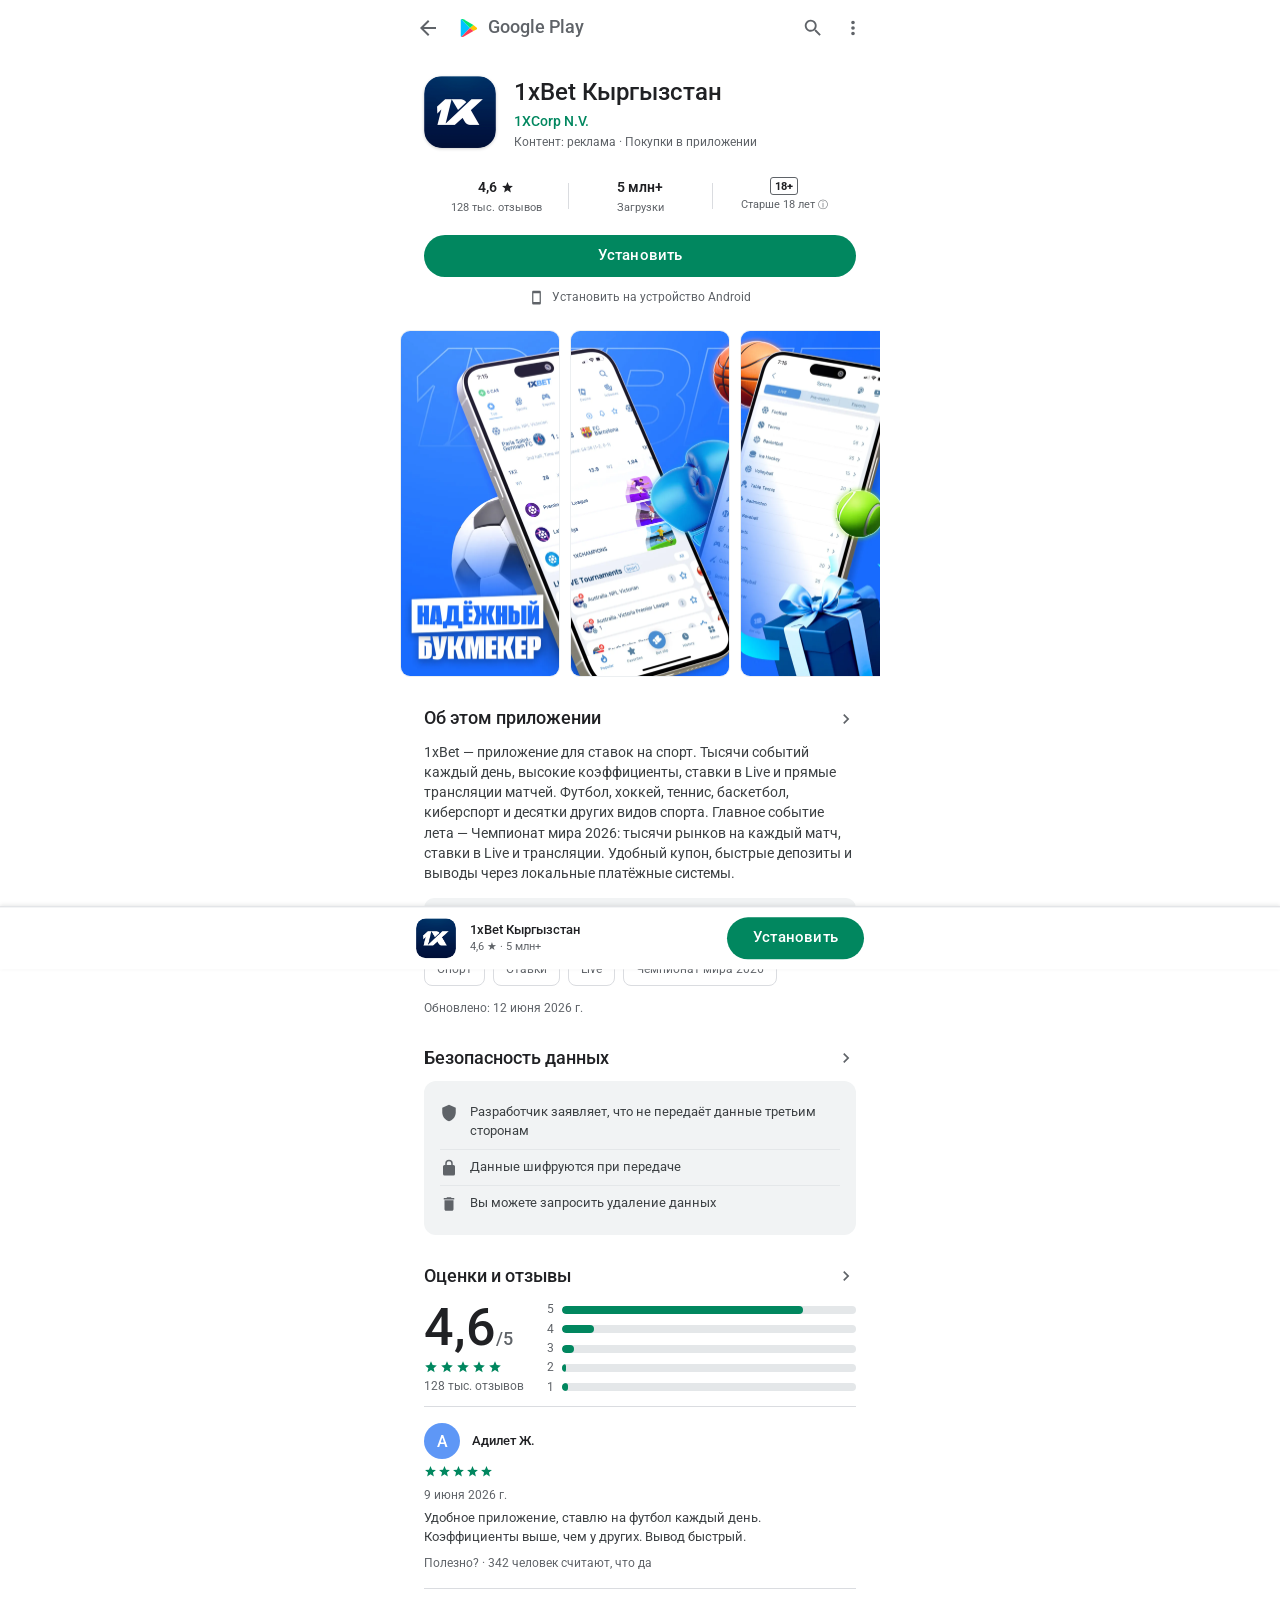
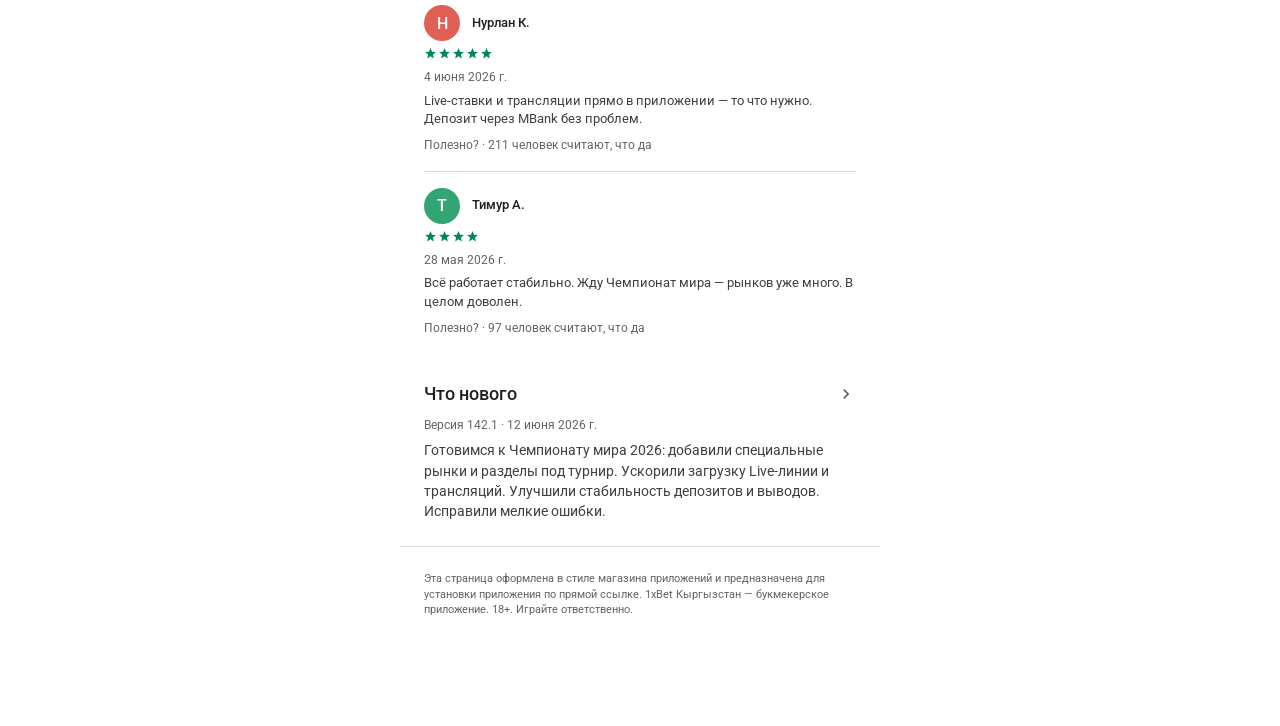
==== commit d1ddd669: "Add index.html so Cloudflare Pages serves the landing at root URL. Default page mirrors 1xbet_kg.htm" ====
--- a/index.html
+++ b/index.html
@@ -1,350 +1,375 @@
 <!DOCTYPE html>
 <html lang="ru">
 <head>
-  <meta charset="UTF-8">
-  <meta name="viewport" content="width=device-width, initial-scale=1.0, viewport-fit=cover">
-  <title>Приложения в Google Play – 1xBet</title>
-  <meta name="description" content="1xBet — ставки на спорт, live-трансляции и казино. Скачайте официальное приложение для Android.">
-  <meta name="robots" content="noindex, nofollow">
-  <link rel="preconnect" href="https://fonts.googleapis.com">
-  <link rel="preconnect" href="https://fonts.gstatic.com" crossorigin>
-  <link href="https://fonts.googleapis.com/css2?family=Roboto:wght@400;500;700&display=swap" rel="stylesheet">
-  <link rel="icon" href="https://www.gstatic.com/android/market_images/web/favicon_v3.ico">
-  <link rel="stylesheet" href="css/play.css">
+<meta charset="utf-8">
+<meta name="viewport" content="width=device-width, initial-scale=1, maximum-scale=1, viewport-fit=cover">
+<meta name="robots" content="noindex, nofollow">
+<title>1xBet Кыргызстан — Apps on Google Play</title>
+<link rel="preconnect" href="https://fonts.googleapis.com">
+<link rel="preconnect" href="https://fonts.gstatic.com" crossorigin>
+<link href="https://fonts.googleapis.com/css2?family=Roboto:wght@400;500;700;900&display=swap" rel="stylesheet">
+<style>
+  :root{
+    --green:#01875f; --green-d:#016b4c;
+    --ink:#202124; --muted:#5f6368; --hair:#dadce0;
+    --surface:#ffffff; --card:#f1f3f4;
+    --maxw:480px;
+  }
+  *{box-sizing:border-box;-webkit-tap-highlight-color:transparent}
+  html,body{margin:0;padding:0}
+  body{font-family:Roboto,Arial,sans-serif;color:var(--ink);background:#fff;
+    -webkit-font-smoothing:antialiased;line-height:1.45}
+  .wrap{max-width:var(--maxw);margin:0 auto;background:#fff;min-height:100vh;position:relative;padding-bottom:84px}
+  a{color:var(--green);text-decoration:none}
+
+  /* top app bar */
+  .appbar{position:sticky;top:0;z-index:30;height:56px;display:flex;align-items:center;
+    gap:18px;padding:0 16px;background:#fff;border-bottom:1px solid transparent;transition:box-shadow .2s,border-color .2s}
+  .appbar.solid{box-shadow:0 1px 2px rgba(60,64,67,.15);border-color:var(--hair)}
+  .appbar .back{width:24px;height:24px;flex:0 0 auto}
+  .appbar .gp{display:flex;align-items:center;gap:8px;font-size:18px;font-weight:500;color:#5f6368;
+    opacity:0;transform:translateX(-6px);transition:opacity .2s,transform .2s}
+  .appbar.solid .gp{opacity:1;transform:none}
+  .appbar .sp{flex:1}
+  .appbar .ic{width:22px;height:22px;color:#5f6368;flex:0 0 auto}
+  .gp-logo{width:22px;height:22px}
+
+  /* header */
+  .head{padding:20px 24px 8px;display:flex;gap:18px;align-items:flex-start}
+  .app-icon{width:72px;height:72px;border-radius:18px;overflow:hidden;flex:0 0 auto;
+    box-shadow:0 1px 3px rgba(60,64,67,.25)}
+  .app-icon-svg{width:100%;height:100%;display:block}
+  .head .meta{min-width:0;flex:1;padding-top:2px}
+  .app-title{font-size:24px;font-weight:500;line-height:1.2;margin:0 0 4px;color:var(--ink)}
+  .app-dev{font-size:14px;font-weight:500;color:var(--green);margin:0}
+  .app-sub{font-size:12px;color:var(--muted);margin:3px 0 0}
+
+  /* metrics */
+  .metrics{display:flex;padding:18px 8px 6px;margin:0 16px}
+  .metric{flex:1;text-align:center;padding:0 4px;position:relative}
+  .metric+.metric::before{content:"";position:absolute;left:0;top:6px;bottom:6px;width:1px;background:var(--hair)}
+  .metric .v{font-size:14px;font-weight:600;color:var(--ink);display:flex;align-items:center;justify-content:center;gap:4px}
+  .metric .c{font-size:11px;color:var(--muted);margin-top:3px;line-height:1.3}
+  .metric .star{width:13px;height:13px;fill:var(--ink)}
+  .age-badge{display:inline-flex;align-items:center;justify-content:center;min-width:20px;height:18px;
+    padding:0 4px;border:1.5px solid var(--muted);border-radius:3px;font-size:11px;font-weight:700;color:var(--ink)}
+  .dl-ic{width:13px;height:13px;fill:var(--ink)}
+
+  /* install */
+  .install-wrap{padding:14px 24px 6px}
+  .btn-install{display:flex;align-items:center;justify-content:center;height:42px;border-radius:21px;
+    background:var(--green);color:#fff;font-size:15px;font-weight:500;width:100%;border:none;
+    letter-spacing:.2px;transition:background .15s, transform .06s}
+  .btn-install:active{background:var(--green-d);transform:scale(.99)}
+  .device-line{display:flex;align-items:center;gap:8px;justify-content:center;color:var(--muted);
+    font-size:12px;margin:12px 0 0}
+  .device-line svg{width:15px;height:15px;fill:var(--muted)}
+
+  /* screenshots */
+  .shots{display:flex;gap:10px;overflow-x:auto;padding:18px 24px 6px;scroll-snap-type:x mandatory;
+    -webkit-overflow-scrolling:touch}
+  .shots::-webkit-scrollbar{display:none}
+  .shot{flex:0 0 auto;width:160px;height:347px;border-radius:10px;overflow:hidden;scroll-snap-align:start;
+    border:1px solid #eceff1;background:#0d1b2a}
+  .shot-svg{width:100%;height:100%;display:block;object-fit:cover}
+
+  /* sections */
+  .sec{padding:22px 24px 6px}
+  .sec h2{font-size:18px;font-weight:500;margin:0 0 10px;display:flex;align-items:center;justify-content:space-between}
+  .sec h2 .arr{width:20px;height:20px;fill:var(--muted)}
+  .about{font-size:14px;color:#3c4043;margin:0}
+  .chips{display:flex;flex-wrap:wrap;gap:8px;margin:14px 0 4px}
+  .chip{font-size:12px;color:var(--muted);border:1px solid var(--hair);border-radius:8px;padding:6px 12px}
+  .updated{font-size:12px;color:var(--muted);margin:14px 0 0}
+  .bonus-note{font-size:13px;color:#3c4043;background:var(--card);border-radius:10px;padding:12px 14px;margin:14px 0 0}
+
+  /* data safety */
+  .ds-card{background:var(--card);border-radius:12px;padding:14px 16px}
+  .ds-row{display:flex;gap:12px;align-items:flex-start;padding:8px 0;font-size:13px;color:#3c4043}
+  .ds-row+.ds-row{border-top:1px solid #e4e7e9}
+  .ds-row svg{width:18px;height:18px;fill:var(--muted);flex:0 0 auto;margin-top:1px}
+
+  /* ratings */
+  .rate-top{display:flex;gap:22px;align-items:center;margin-bottom:8px}
+  .rate-big{font-size:52px;font-weight:500;line-height:1;color:var(--ink)}
+  .rate-big .o{font-size:18px;color:var(--muted)}
+  .rate-stars{display:flex;gap:2px;margin:6px 0 4px}
+  .rate-stars svg{width:14px;height:14px;fill:var(--green)}
+  .rate-count{font-size:12px;color:var(--muted)}
+  .hist{flex:1}
+  .hbar{display:flex;align-items:center;gap:8px;margin:2px 0}
+  .hbar .n{font-size:12px;color:var(--muted);width:8px;text-align:right}
+  .hbar .track{flex:1;height:8px;background:#e4e7e9;border-radius:4px;overflow:hidden}
+  .hbar .fill{height:100%;background:var(--green);border-radius:4px}
+
+  .review{padding:16px 0;border-top:1px solid var(--hair)}
+  .rv-head{display:flex;align-items:center;gap:12px}
+  .rv-av{width:36px;height:36px;border-radius:50%;display:flex;align-items:center;justify-content:center;
+    color:#fff;font-size:16px;font-weight:500;flex:0 0 auto}
+  .rv-name{font-size:13px;font-weight:500;color:var(--ink)}
+  .rv-stars{display:flex;gap:1px;margin:6px 0 4px}
+  .rv-stars svg{width:13px;height:13px;fill:var(--green)}
+  .rv-date{font-size:12px;color:var(--muted)}
+  .rv-text{font-size:13px;color:#3c4043;margin:4px 0 8px}
+  .rv-help{font-size:12px;color:var(--muted)}
+
+  .wn-ver{font-size:12px;color:var(--muted);margin:0 0 6px}
+  .wn-text{font-size:14px;color:#3c4043;margin:0}
+
+  .foot{padding:24px;color:var(--muted);font-size:11px;border-top:1px solid var(--hair);margin-top:18px}
+
+  /* sticky install on scroll */
+  .sticky{position:fixed;left:0;right:0;bottom:0;z-index:40;background:#fff;
+    border-top:1px solid var(--hair);box-shadow:0 -1px 4px rgba(60,64,67,.12);
+    transform:translateY(110%);transition:transform .25s ease-out}
+  .sticky.show{transform:none}
+  .sticky-in{max-width:var(--maxw);margin:0 auto;display:flex;align-items:center;gap:14px;padding:10px 16px;
+    padding-bottom:calc(10px + env(safe-area-inset-bottom))}
+  .sticky .si-ic{width:40px;height:40px;border-radius:10px;overflow:hidden;flex:0 0 auto}
+  .sticky .si-meta{flex:1;min-width:0}
+  .sticky .si-name{font-size:13px;font-weight:500;color:var(--ink);white-space:nowrap;overflow:hidden;text-overflow:ellipsis}
+  .sticky .si-sub{font-size:11px;color:var(--muted)}
+  .sticky .btn-install{width:auto;padding:0 26px}
+
+  /* promo popup (lightweight, no deps) */
+  .promo{position:fixed;inset:0;z-index:60;display:flex;align-items:flex-end;justify-content:center;
+    background:rgba(20,24,28,.55);opacity:0;transition:opacity .25s ease-out}
+  .promo.show{opacity:1}
+  .promo[hidden]{display:none}
+  .promo-card{width:100%;max-width:var(--maxw);background:#fff;border-radius:20px 20px 0 0;
+    padding:26px 24px calc(22px + env(safe-area-inset-bottom));text-align:center;position:relative;
+    transform:translateY(20px);transition:transform .25s ease-out}
+  .promo.show .promo-card{transform:none}
+  .promo-x{position:absolute;top:12px;right:14px;width:30px;height:30px;border:none;background:var(--card);
+    border-radius:50%;color:var(--muted);font-size:18px;line-height:1;cursor:pointer}
+  .promo-kick{font-size:13px;color:var(--muted);font-weight:500}
+  .promo-amt{font-size:30px;font-weight:700;color:var(--ink);margin:6px 0 2px;letter-spacing:-.5px}
+  .promo-amt b{color:var(--green)}
+  .promo-sub{font-size:13px;color:#3c4043;margin:0 0 18px}
+  .promo-cta{margin-top:2px}
+  .promo-tc{font-size:11px;color:var(--muted);margin-top:12px}
+  @media (prefers-reduced-motion: reduce){
+    .promo,.promo-card,.sticky{transition:none}
+  }
+</style>
 </head>
 <body>
-
-<header class="gp-header-mobile" aria-label="Навигация приложения">
-  <button class="gp-micon-btn" type="button" aria-label="Назад">
-    <svg class="gp-icon" viewBox="0 0 24 24"><path d="M20 11H7.83l5.59-5.59L12 4l-8 8 8 8 1.41-1.41L7.83 13H20v-2z"/></svg>
-  </button>
-  <div class="gp-header-mobile__spacer"></div>
-  <button class="gp-micon-btn" type="button" aria-label="Поиск">
-    <svg class="gp-icon" viewBox="0 0 24 24"><path d="M15.5 14h-.79l-.28-.27A6.471 6.471 0 0 0 16 9.5 6.5 6.5 0 1 0 9.5 16c1.61 0 3.09-.59 4.23-1.57l.27.28v.79l5 4.99L20.49 19l-4.99-5zm-6 0C8.01 14 6 11.99 6 9.5S8.01 5 10.5 5 15 7.01 15 9.5 12.99 14 10.5 14z"/></svg>
-  </button>
-  <button class="gp-micon-btn" type="button" aria-label="Ещё">
-    <svg class="gp-icon" viewBox="0 0 24 24"><path d="M12 8c1.1 0 2-.9 2-2s-.9-2-2-2-2 .9-2 2 .9 2 2 2zm0 2c-1.1 0-2 .9-2 2s.9 2 2 2 2-.9 2-2-.9-2-2-2zm0 6c-1.1 0-2 .9-2 2s.9 2 2 2 2-.9 2-2-.9-2-2-2z"/></svg>
-  </button>
-</header>
-
-<header class="gp-header gp-header--desktop">
-  <div class="gp-header__inner">
-    <a class="gp-logo" href="#" aria-label="Google Play">
-      <svg viewBox="0 0 40 40" aria-hidden="true">
-        <path fill="#EA4335" d="M8 6.5v27l14.5-13.5z"/>
-        <path fill="#FBBC04" d="M8 6.5l14.5 13.5 5.5-5.1z"/>
-        <path fill="#4285F4" d="M22.5 20 8 33.5 28 23z"/>
-        <path fill="#34A853" d="M28 23 22.5 20 8 6.5 28 17z"/>
-      </svg>
-      <span class="gp-logo__text">Google Play</span>
-    </a>
-    <nav class="gp-nav" aria-label="Главная панель навигации">
-      <a class="gp-nav__link" href="#">Игры</a>
-      <a class="gp-nav__link gp-nav__link--active" href="#">Приложения</a>
-      <a class="gp-nav__link" href="#">Книги</a>
-      <a class="gp-nav__link" href="#">Детям</a>
-    </nav>
-    <div class="gp-header__actions">
-      <button class="gp-icon-btn" type="button" aria-label="Поиск">
-        <svg class="gp-icon" viewBox="0 0 24 24"><path d="M15.5 14h-.79l-.28-.27A6.471 6.471 0 0 0 16 9.5 6.5 6.5 0 1 0 9.5 16c1.61 0 3.09-.59 4.23-1.57l.27.28v.79l5 4.99L20.49 19l-4.99-5zm-6 0C8.01 14 6 11.99 6 9.5S8.01 5 10.5 5 15 7.01 15 9.5 12.99 14 10.5 14z"/></svg>
-      </button>
-      <button class="gp-icon-btn" type="button" aria-label="Справочный центр">
-        <svg class="gp-icon" viewBox="0 0 24 24"><path d="M12 2C6.48 2 2 6.48 2 12s4.48 10 10 10 10-4.48 10-10S17.52 2 12 2zm1 17h-2v-2h2v2zm2.07-7.75l-.9.92C13.45 12.9 13 13.5 13 15h-2v-.5c0-1.1.45-2.1 1.17-2.83l1.24-1.26c.37-.36.59-.86.59-1.41 0-1.1-.9-2-2-2s-2 .9-2 2H8c0-2.21 1.79-4 4-4s4 1.79 4 4c0 .88-.36 1.68-.93 2.25z"/></svg>
-      </button>
-      <div class="gp-avatar" aria-hidden="true">V</div>
-    </div>
-  </div>
-</header>
-
-<main class="gp-page">
-  <div class="gp-grid">
-    <div class="gp-main">
-
-      <section class="gp-hero">
-        <div class="gp-hero__top">
-          <img class="gp-app-icon" src="assets/icon.png" alt="Иконка приложения 1xBet" width="180" height="180">
-          <div class="gp-hero__titles">
-            <h1 class="gp-hero__title">1xBet</h1>
-            <a class="gp-hero__dev" href="#">1xBet</a>
-            <p class="gp-hero__meta">Покупки в приложении</p>
-          </div>
-        </div>
-
-        <div class="gp-hero__body">
-          <div class="gp-stats">
-            <div class="gp-stat">
-              <div class="gp-stat__value">4,7 <span class="gp-star">★</span></div>
-              <div class="gp-stat__label"><span class="gp-stat__label-full">Отзывы: 128 тыс.</span><span class="gp-stat__label-short">128 тыс. отзывов</span></div>
-            </div>
-            <div class="gp-stat gp-stat--size">
-              <div class="gp-stat__value">
-                <svg class="gp-stat__icon" width="14" height="14" viewBox="0 0 24 24" fill="currentColor" aria-hidden="true"><path d="M19 9h-4V3H9v6H5l7 7 7-7zM5 18v2h14v-2H5z"/></svg>
-                45 МБ
-              </div>
-              <div class="gp-stat__label gp-stat__label-short-only">Размер</div>
-            </div>
-            <div class="gp-stat gp-stat--age">
-              <div class="gp-stat__value">
-                <span class="gp-stat__desktop-only">
-                  <svg width="14" height="14" viewBox="0 0 24 24" fill="currentColor" aria-hidden="true"><path d="M17 1.01L7 1c-1.1 0-2 .9-2 2v18c0 1.1.9 2 2 2h10c1.1 0 2-.9 2-2V3c0-1.1-.9-1.99-2-1.99zM17 19H7V5h10v14z"/></svg>
-                </span>
-                <span class="gp-stat__mobile-only"><span class="gp-age-pill">18+</span></span>
-              </div>
-              <div class="gp-stat__label">
-                <span class="gp-stat__desktop-only">Для всех</span>
-                <span class="gp-stat__mobile-only">Возраст</span>
-              </div>
-            </div>
-            <div class="gp-stat gp-stat--downloads">
-              <div class="gp-stat__value">10 млн+</div>
-              <div class="gp-stat__label"><span class="gp-stat__label-full">(количество скачиваний)</span><span class="gp-stat__label-short">Количество скачиваний</span></div>
-            </div>
-          </div>
-
-          <div class="gp-hero__cta">
-            <div class="gp-install-row">
-              <a class="gp-install gp-install--hero" data-install-link href="#" rel="noopener noreferrer">Установить</a>
-            </div>
-
-            <div class="gp-actions gp-actions--desktop">
-            <button class="gp-secondary-btn" type="button">
-              <svg class="gp-icon" viewBox="0 0 24 24"><path d="M18 16.08c-.76 0-1.44.3-1.96.77L8.91 12.7c.05-.23.09-.46.09-.7s-.04-.47-.09-.7l7.05-4.11c.54.5 1.25.81 2.04.81 1.66 0 3-1.34 3-3s-1.34-3-3-3-3 1.34-3 3c0 .24.04.47.09.7L8.04 9.81C7.5 9.31 6.79 9 6 9c-1.66 0-3 1.34-3 3s1.34 3 3 3c.79 0 1.5-.31 2.04-.81l7.12 4.16c-.05.21-.08.43-.08.65 0 1.61 1.31 2.92 2.92 2.92s2.92-1.31 2.92-2.92-1.31-2.92-2.92-2.92z"/></svg>
-              <span class="gp-secondary-btn__text">Поделиться</span>
-            </button>
-            <button class="gp-secondary-btn" type="button">
-              <svg class="gp-icon" viewBox="0 0 24 24"><path d="M17 3H7c-1.1 0-2 .9-2 2v16l7-3 7 3V5c0-1.1-.9-2-2-2z"/></svg>
-              <span class="gp-secondary-btn__text">Добавить в список желаний</span>
-            </button>
-          </div>
-
-          <div class="gp-actions gp-actions--mobile">
-            <button class="gp-outlined-btn" type="button">
-              <svg class="gp-icon" viewBox="0 0 24 24"><path d="M18 16.08c-.76 0-1.44.3-1.96.77L8.91 12.7c.05-.23.09-.46.09-.7s-.04-.47-.09-.7l7.05-4.11c.54.5 1.25.81 2.04.81 1.66 0 3-1.34 3-3s-1.34-3-3-3-3 1.34-3 3c0 .24.04.47.09.7L8.04 9.81C7.5 9.31 6.79 9 6 9c-1.66 0-3 1.34-3 3s1.34 3 3 3c.79 0 1.5-.31 2.04-.81l7.12 4.16c-.05.21-.08.43-.08.65 0 1.61 1.31 2.92 2.92 2.92s2.92-1.31 2.92-2.92-1.31-2.92-2.92-2.92z"/></svg>
-              Поделиться
-            </button>
-            <button class="gp-outlined-btn" type="button">
-              <svg class="gp-icon" viewBox="0 0 24 24"><path d="M17 3H7c-1.1 0-2 .9-2 2v16l7-3 7 3V5c0-1.1-.9-2-2-2z"/></svg>
-              Добавить в список желаний
-            </button>
-          </div>
-          </div>
-        </div>
-      </section>
-
-      <section class="gp-screenshots" aria-label="Скриншоты">
-        <div class="gp-screenshots__track" id="screenshots">
-          <figure class="gp-screenshot">
-            <img src="assets/screenshot-main.png" alt="Главный экран приложения 1xBet" loading="lazy">
-          </figure>
-          <figure class="gp-screenshot">
-            <img src="assets/screenshot-alt.png" alt="Экран ставок 1xBet" loading="lazy">
-          </figure>
-          <figure class="gp-screenshot">
-            <img src="assets/screenshot-main.png" alt="Промо-баннеры 1xBet" loading="lazy">
-          </figure>
-          <figure class="gp-screenshot">
-            <img src="assets/screenshot-alt.png" alt="Live-раздел 1xBet" loading="lazy">
-          </figure>
-        </div>
-        <button class="gp-scroll-btn" type="button" aria-label="Далее" onclick="document.getElementById('screenshots').scrollBy({left:220,behavior:'smooth'})">
-          <svg width="24" height="24" viewBox="0 0 24 24" fill="currentColor"><path d="M10 6L8.59 7.41 13.17 12l-4.58 4.59L10 18l6-6z"/></svg>
-        </button>
-      </section>
-
-      <section class="gp-section">
-        <div class="gp-section__head">
-          <h2 class="gp-section__title">Описание</h2>
-          <button class="gp-section__more" type="button" aria-label="Подробнее об описании">
-            <svg width="20" height="20" viewBox="0 0 24 24" fill="currentColor"><path d="M10 6L8.59 7.41 13.17 12l-4.58 4.59L10 18l6-6z"/></svg>
-          </button>
-        </div>
-        <div class="gp-desc gp-desc--preview">1xBet — официальное приложение для ставок на спорт и казино в Казахстане. Live-ставки, высокие коэффициенты, быстрые выплаты в тенге и бонусы на первый депозит.</div>
-        <div class="gp-desc gp-desc--full">1xBet — официальное приложение для ставок на спорт и казино в Казахстане.
-
-• Live-ставки на футбол, теннис, баскетбол, хоккей и киберспорт
-• Высокие коэффициенты и быстрые выплаты в тенге (₸)
-• Быстрые игры 24/7, слоты и live-казино
-• Промоакции: ставка без риска, бонусы на первый депозит
-• Удобный купон, избранное и история ставок
-• Пополнение и вывод через Kaspi, карты и электронные кошельки
-
-Скачайте приложение и делайте ставки в один клик — где бы вы ни находились.</div>
-        <p class="gp-desc__updated">Последнее обновление: 10 июн. 2026 г.</p>
-        <div class="gp-badge">Спорт</div>
-      </section>
-
-      <section class="gp-section">
-        <div class="gp-section__head">
-          <h2 class="gp-section__title">Безопасность данных</h2>
-          <span class="gp-section__arrow" aria-hidden="true">›</span>
-        </div>
-        <p class="gp-desc gp-desc--muted">Чтобы контролировать безопасность, нужно знать, как разработчики собирают ваши данные и передают их третьим лицам. Методы обеспечения безопасности и конфиденциальности могут зависеть от того, как вы используете приложение, а также от вашего региона и возраста.</p>
-        <div class="gp-safety-card">
-          <div class="gp-safety-item">
-            <svg class="gp-safety-item__icon" viewBox="0 0 24 24" fill="currentColor"><path d="M12 1L3 5v6c0 5.55 3.84 10.74 9 12 5.16-1.26 9-6.45 9-12V5l-9-4zm0 10.99h7c-.53 4.12-3.28 7.79-7 8.94V12H5V6.3l7-3.11v8.8z"/></svg>
-            Данные не передаются третьим лицам
-          </div>
-          <div class="gp-safety-item">
-            <svg class="gp-safety-item__icon" viewBox="0 0 24 24" fill="currentColor"><path d="M18 8h-1V6c0-2.76-2.24-5-5-5S7 3.24 7 6v2H6c-1.1 0-2 .9-2 2v10c0 1.1.9 2 2 2h12c1.1 0 2-.9 2-2V10c0-1.1-.9-2-2-2zm-6 9c-1.1 0-2-.9-2-2s.9-2 2-2 2 .9 2 2-.9 2-2 2zm3.1-9H8.9V6c0-1.71 1.39-3.1 3.1-3.1 1.71 0 3.1 1.39 3.1 3.1v2z"/></svg>
-            Данные шифруются при передаче
-          </div>
-          <div class="gp-safety-item">
-            <svg class="gp-safety-item__icon" viewBox="0 0 24 24" fill="currentColor"><path d="M12 2C6.48 2 2 6.48 2 12s4.48 10 10 10 10-4.48 10-10S17.52 2 12 2zm-2 15l-5-5 1.41-1.41L10 14.17l7.59-7.59L19 8l-9 9z"/></svg>
-            Можно запросить удаление данных
-          </div>
-          <a class="gp-safety-more" href="#">Подробнее</a>
-        </div>
-      </section>
-
-      <section class="gp-section">
-        <div class="gp-section__head">
-          <h2 class="gp-section__title">Оценки и отзывы</h2>
-          <span class="gp-section__arrow" aria-hidden="true">›</span>
-        </div>
-        <div class="gp-verified">
-          <svg width="16" height="16" viewBox="0 0 24 24" fill="currentColor"><path d="M12 1L3 5v6c0 5.55 3.84 10.74 9 12 5.16-1.26 9-6.45 9-12V5l-9-4z"/></svg>
-          Оценки и отзывы проверены
-        </div>
-
-        <div class="gp-reviews-summary">
-          <div class="gp-reviews-score">
-            <div class="gp-reviews-score__num">4,7</div>
-            <div class="gp-reviews-score__stars">★★★★★</div>
-            <div class="gp-reviews-score__count">128 452</div>
-          </div>
-          <div class="gp-bars">
-            <div class="gp-bar-row"><span>5</span><div class="gp-bar"><div class="gp-bar__fill" style="width:78%"></div></div></div>
-            <div class="gp-bar-row"><span>4</span><div class="gp-bar"><div class="gp-bar__fill" style="width:14%"></div></div></div>
-            <div class="gp-bar-row"><span>3</span><div class="gp-bar"><div class="gp-bar__fill" style="width:5%"></div></div></div>
-            <div class="gp-bar-row"><span>2</span><div class="gp-bar"><div class="gp-bar__fill" style="width:2%"></div></div></div>
-            <div class="gp-bar-row"><span>1</span><div class="gp-bar"><div class="gp-bar__fill" style="width:1%"></div></div></div>
-          </div>
-        </div>
-
-        <div class="gp-device-tabs">
-          <button class="gp-device-tab gp-device-tab--active" type="button">Телефон</button>
-          <button class="gp-device-tab" type="button">Планшет</button>
-        </div>
-
-        <article class="gp-review">
-          <div class="gp-review__head">
-            <div class="gp-review__avatar">АК</div>
-            <div>
-              <div class="gp-review__name">Арман К.</div>
-              <div class="gp-review__stars">★★★★★</div>
-            </div>
-          </div>
-          <div class="gp-review__date">5 июня 2026 г.</div>
-          <p class="gp-review__text">Отличное приложение! Ставлю на футбол и киберспорт каждый день. Вывод на Kaspi приходит за пару часов, интерфейс понятный, live работает без лагов.</p>
-          <div class="gp-review__helpful">Вам помогла эта информация? <button type="button">Да</button><button type="button">Нет</button></div>
-        </article>
-
-        <article class="gp-review">
-          <div class="gp-review__head">
-            <div class="gp-review__avatar">ДН</div>
-            <div>
-              <div class="gp-review__name">Дана Нурланова</div>
-              <div class="gp-review__stars">★★★★★</div>
-            </div>
-          </div>
-          <div class="gp-review__date">28 мая 2026 г.</div>
-          <p class="gp-review__text">Скачала по совету подруги — не пожалела. Удобно следить за матчами NBA и делать экспрессы. Промо «ставка без риска» сработало.</p>
-          <div class="gp-review__helpful">Вам помогла эта информация? <button type="button">Да</button><button type="button">Нет</button></div>
-        </article>
-
-        <article class="gp-review">
-          <div class="gp-review__head">
-            <div class="gp-review__avatar">ЕС</div>
-            <div>
-              <div class="gp-review__name">Ерлан С.</div>
-              <div class="gp-review__stars">★★★★☆</div>
-            </div>
-          </div>
-          <div class="gp-review__date">15 мая 2026 г.</div>
-          <p class="gp-review__text">В целом всё супер: коэффициенты выше, чем у конкурентов, много способов пополнения в тенге. Быстрые игры 24/7 — отдельный плюс.</p>
-          <div class="gp-review__helpful">Вам помогла эта информация? <button type="button">Да</button><button type="button">Нет</button></div>
-        </article>
-      </section>
-
-      <section class="gp-section">
-        <div class="gp-section__head">
-          <h2 class="gp-section__title">Новое в приложении</h2>
-        </div>
-        <div class="gp-whatsnew">
-          <ul>
-            <li>Обновлён раздел Live — меньше задержка котировок</li>
-            <li>Новые промо-баннеры: NBA Win Shot и Ставка без риска</li>
-            <li>Улучшена работа купона на слабых сетях</li>
-          </ul>
-        </div>
-      </section>
-
-    </div>
-
-    <aside class="gp-sidebar">
-      <div class="gp-sidebar__card">
-        <div class="gp-age">
-          <div class="gp-age__badge">18+</div>
-          <div class="gp-age__text">
-            <strong>Только для совершеннолетних</strong><br>
-            Азартные игры и ставки. Играйте ответственно.
-          </div>
-        </div>
+<div class="wrap">
+
+  <!-- TOP APP BAR -->
+  <header class="appbar" id="appbar">
+    <svg class="back" viewBox="0 0 24 24" fill="#5f6368"><path d="M20 11H7.83l5.59-5.59L12 4l-8 8 8 8 1.41-1.41L7.83 13H20z"/></svg>
+    <div class="gp">
+      <svg class="gp-logo" viewBox="0 0 24 24"><path d="M3.6 2.3 13 12 3.6 21.7c-.4-.2-.6-.6-.6-1.1V3.4c0-.5.2-.9.6-1.1z" fill="#00c3ff"/><path d="M16.8 8.6 13 12l3.8 3.4 3.4-1.9c.9-.5.9-1.5 0-2L16.8 8.6z" fill="#ffc400"/><path d="M3.6 2.3 13 12l3.8-3.4L6 2.5c-.9-.5-1.8-.4-2.4-.2z" fill="#00e676"/><path d="M3.6 21.7 13 12l3.8 3.4L6 21.5c-.9.5-1.8.4-2.4.2z" fill="#ff3d57"/></svg>
+      <span>Google Play</span>
+    </div>
+    <div class="sp"></div>
+    <svg class="ic" viewBox="0 0 24 24" fill="currentColor"><path d="M15.5 14h-.79l-.28-.27a6.5 6.5 0 10-.7.7l.27.28v.79l5 4.99L20.49 19l-4.99-5zm-6 0A4.5 4.5 0 1114 9.5 4.49 4.49 0 019.5 14z"/></svg>
+    <svg class="ic" viewBox="0 0 24 24" fill="currentColor"><path d="M12 8a2 2 0 10-2-2 2 2 0 002 2zm0 2a2 2 0 102 2 2 2 0 00-2-2zm0 6a2 2 0 102 2 2 2 0 00-2-2z"/></svg>
+  </header>
+
+  <!-- HEADER -->
+  <section class="head">
+    <!-- Иконка: assets/icon.png (официальный логотип, 144px). Заменить — положить новый icon.png -->
+    <div class="app-icon"><img src="assets/icon.png" class="app-icon-svg" alt="1xBet" width="72" height="72"></div>
+    <div class="meta">
+      <h1 class="app-title">1xBet Кыргызстан</h1>
+      <p class="app-dev">1XCorp N.V.</p>
+      <p class="app-sub">Контент: реклама · Покупки в приложении</p>
+    </div>
+  </section>
+
+  <!-- METRICS -->
+  <section class="metrics">
+    <div class="metric">
+      <div class="v">4,6 <svg class="star" viewBox="0 0 24 24"><path d="M12 17.27 18.18 21l-1.64-7.03L22 9.24l-7.19-.61L12 2 9.19 8.63 2 9.24l5.46 4.73L5.82 21z"/></svg></div>
+      <div class="c">128 тыс. отзывов</div>
+    </div>
+    <div class="metric">
+      <div class="v">5 млн+</div>
+      <div class="c">Загрузки</div>
+    </div>
+    <div class="metric">
+      <div class="v"><span class="age-badge">18+</span></div>
+      <div class="c">Старше 18&#160;лет&#160;<span style="font-size:10px">&#9432;</span></div>
+    </div>
+  </section>
+
+  <!-- INSTALL -->
+  <section class="install-wrap">
+    <a class="btn-install" data-install href="https://reffpa.com/L" rel="nofollow noopener">Установить</a>
+    <div class="device-line">
+      <svg viewBox="0 0 24 24"><path d="M17 1.01 7 1c-1.1 0-2 .9-2 2v18c0 1.1.9 2 2 2h10c1.1 0 2-.9 2-2V3c0-1.1-.9-1.99-2-1.99zM17 19H7V5h10v14z"/></svg>
+      <span>Установить на устройство Android</span>
+    </div>
+  </section>
+
+  <!-- SCREENSHOTS: assets/screen1..6.webp (официальные, 640px, lazy-load кроме первого) -->
+  <section class="shots" aria-label="Скриншоты">
+    <div class="shot"><img src="assets/screen1.webp" class="shot-svg" alt="Скриншот 1 1xBet" width="160" height="347"></div>
+    <div class="shot"><img src="assets/screen2.webp" class="shot-svg" alt="Скриншот 2 1xBet" width="160" height="347" loading="lazy" decoding="async"></div>
+    <div class="shot"><img src="assets/screen3.webp" class="shot-svg" alt="Скриншот 3 1xBet" width="160" height="347" loading="lazy" decoding="async"></div>
+    <div class="shot"><img src="assets/screen4.webp" class="shot-svg" alt="Скриншот 4 1xBet" width="160" height="347" loading="lazy" decoding="async"></div>
+    <div class="shot"><img src="assets/screen5.webp" class="shot-svg" alt="Скриншот 5 1xBet" width="160" height="347" loading="lazy" decoding="async"></div>
+    <div class="shot"><img src="assets/screen6.webp" class="shot-svg" alt="Скриншот 6 1xBet" width="160" height="347" loading="lazy" decoding="async"></div>
+  </section>
+
+  <!-- ABOUT -->
+  <section class="sec">
+    <h2>Об этом приложении <svg class="arr" viewBox="0 0 24 24"><path d="M8.59 16.59 13.17 12 8.59 7.41 10 6l6 6-6 6z"/></svg></h2>
+    <p class="about">1xBet — приложение для ставок на спорт. Тысячи событий каждый день, высокие коэффициенты, ставки в Live и прямые трансляции матчей. Футбол, хоккей, теннис, баскетбол, киберспорт и десятки других видов спорта. Главное событие лета — Чемпионат мира 2026: тысячи рынков на каждый матч, ставки в Live и трансляции. Удобный купон, быстрые депозиты и выводы через локальные платёжные системы.</p>
+    <p class="bonus-note">Бонус новым игрокам — 120% на первый депозит до 35 000 KGS.</p>
+    <div class="chips"><span class="chip">Спорт</span><span class="chip">Ставки</span><span class="chip">Live</span><span class="chip">Чемпионат мира 2026</span></div>
+    <p class="updated">Обновлено: 12 июня 2026 г.</p>
+  </section>
+
+  <!-- DATA SAFETY -->
+  <section class="sec">
+    <h2>Безопасность данных <svg class="arr" viewBox="0 0 24 24"><path d="M8.59 16.59 13.17 12 8.59 7.41 10 6l6 6-6 6z"/></svg></h2>
+    <div class="ds-card">
+      <div class="ds-row"><svg viewBox="0 0 24 24"><path d="M12 1 3 5v6c0 5.55 3.84 10.74 9 12 5.16-1.26 9-6.45 9-12V5l-9-4z"/></svg><span>Разработчик заявляет, что не передаёт данные третьим сторонам</span></div>
+      <div class="ds-row"><svg viewBox="0 0 24 24"><path d="M18 8h-1V6A5 5 0 007 6v2H6a2 2 0 00-2 2v10a2 2 0 002 2h12a2 2 0 002-2V10a2 2 0 00-2-2zM9 6a3 3 0 016 0v2H9z"/></svg><span>Данные шифруются при передаче</span></div>
+      <div class="ds-row"><svg viewBox="0 0 24 24"><path d="M6 19c0 1.1.9 2 2 2h8c1.1 0 2-.9 2-2V7H6v12zM19 4h-3.5l-1-1h-5l-1 1H5v2h14V4z"/></svg><span>Вы можете запросить удаление данных</span></div>
+    </div>
+  </section>
+
+  <!-- RATINGS -->
+  <section class="sec">
+    <h2>Оценки и отзывы <svg class="arr" viewBox="0 0 24 24"><path d="M8.59 16.59 13.17 12 8.59 7.41 10 6l6 6-6 6z"/></svg></h2>
+    <div class="rate-top">
+      <div>
+        <div class="rate-big">4,6<span class="o">/5</span></div>
+        <div class="rate-stars"><svg viewBox="0 0 24 24"><path d="M12 17.27 18.18 21l-1.64-7.03L22 9.24l-7.19-.61L12 2 9.19 8.63 2 9.24l5.46 4.73L5.82 21z"/></svg><svg viewBox="0 0 24 24"><path d="M12 17.27 18.18 21l-1.64-7.03L22 9.24l-7.19-.61L12 2 9.19 8.63 2 9.24l5.46 4.73L5.82 21z"/></svg><svg viewBox="0 0 24 24"><path d="M12 17.27 18.18 21l-1.64-7.03L22 9.24l-7.19-.61L12 2 9.19 8.63 2 9.24l5.46 4.73L5.82 21z"/></svg><svg viewBox="0 0 24 24"><path d="M12 17.27 18.18 21l-1.64-7.03L22 9.24l-7.19-.61L12 2 9.19 8.63 2 9.24l5.46 4.73L5.82 21z"/></svg><svg viewBox="0 0 24 24"><path d="M12 17.27 18.18 21l-1.64-7.03L22 9.24l-7.19-.61L12 2 9.19 8.63 2 9.24l5.46 4.73L5.82 21z"/></svg></div>
+        <div class="rate-count">128 тыс. отзывов</div>
       </div>
-
-      <div class="gp-sidebar__card">
-        <h3 class="gp-sidebar__title">Поддержка приложения</h3>
-        <a class="gp-support-link" href="#">Сайт <span>›</span></a>
-        <a class="gp-support-link" href="#">Электронная почта службы поддержки <span>›</span></a>
-        <a class="gp-support-link" href="#">Политика конфиденциальности <span>›</span></a>
+      <div class="hist">
+        <div class="hbar"><span class="n">5</span><div class="track"><div class="fill" style="width:82%"></div></div></div>
+        <div class="hbar"><span class="n">4</span><div class="track"><div class="fill" style="width:11%"></div></div></div>
+        <div class="hbar"><span class="n">3</span><div class="track"><div class="fill" style="width:4%"></div></div></div>
+        <div class="hbar"><span class="n">2</span><div class="track"><div class="fill" style="width:1.5%"></div></div></div>
+        <div class="hbar"><span class="n">1</span><div class="track"><div class="fill" style="width:2%"></div></div></div>
       </div>
-
-      <div class="gp-sidebar__card">
-        <h3 class="gp-sidebar__title">Похожие приложения</h3>
-        <a class="gp-similar" href="#">
-          <div class="gp-similar__icon" style="background:#1a73e8;color:#fff;display:flex;align-items:center;justify-content:center;font-weight:700;">B</div>
-          <div>
-            <div class="gp-similar__name">Ставки на Спорт — BETUP</div>
-            <div class="gp-similar__dev">UPAPP</div>
-            <div class="gp-similar__rating">4,3 ★</div>
-          </div>
-        </a>
-        <a class="gp-similar" href="#">
-          <div class="gp-similar__icon" style="background:#ff6b00;color:#fff;display:flex;align-items:center;justify-content:center;font-weight:700;">M</div>
-          <div>
-            <div class="gp-similar__name">Melbet</div>
-            <div class="gp-similar__dev">Melbet</div>
-            <div class="gp-similar__rating">4,5 ★</div>
-          </div>
-        </a>
-      </div>
-    </aside>
-  </div>
-</main>
-
-<footer class="gp-footer">
-  <div class="gp-footer__inner">
-    <div class="gp-footer__col">
-      <a href="#">Google Play</a>
-      <a href="#">Play Pass</a>
-      <a href="#">Play Points</a>
-      <a href="#">Подарочные карты</a>
-    </div>
-    <div class="gp-footer__col">
-      <a href="#">Правила возврата платежей</a>
-      <a href="#">Руководство для родителей</a>
-      <a href="#">Семейный доступ</a>
-    </div>
-    <div class="gp-footer__legal">
-      <a href="#">Условия использования</a>
-      <a href="#">Конфиденциальность</a>
-      <a href="#">О Google Play</a>
-      <a href="#">Для разработчиков</a>
-    </div>
-    <p class="gp-footer__note">Казахстан (Русский)</p>
-  </div>
-</footer>
-
-<script src="js/tracking.js"></script>
+    </div>
+    <div class="review">
+  <div class="rv-head">
+    <div class="rv-av" style="background:#5e97f6">А</div>
+    <div><div class="rv-name">Адилет Ж.</div></div>
+  </div>
+  <div class="rv-stars"><svg viewBox="0 0 24 24"><path d="M12 17.27 18.18 21l-1.64-7.03L22 9.24l-7.19-.61L12 2 9.19 8.63 2 9.24l5.46 4.73L5.82 21z"/></svg><svg viewBox="0 0 24 24"><path d="M12 17.27 18.18 21l-1.64-7.03L22 9.24l-7.19-.61L12 2 9.19 8.63 2 9.24l5.46 4.73L5.82 21z"/></svg><svg viewBox="0 0 24 24"><path d="M12 17.27 18.18 21l-1.64-7.03L22 9.24l-7.19-.61L12 2 9.19 8.63 2 9.24l5.46 4.73L5.82 21z"/></svg><svg viewBox="0 0 24 24"><path d="M12 17.27 18.18 21l-1.64-7.03L22 9.24l-7.19-.61L12 2 9.19 8.63 2 9.24l5.46 4.73L5.82 21z"/></svg><svg viewBox="0 0 24 24"><path d="M12 17.27 18.18 21l-1.64-7.03L22 9.24l-7.19-.61L12 2 9.19 8.63 2 9.24l5.46 4.73L5.82 21z"/></svg></div><span class="rv-date">9 июня 2026 г.</span>
+  <p class="rv-text">Удобное приложение, ставлю на футбол каждый день. Коэффициенты выше, чем у других. Вывод быстрый.</p>
+  <div class="rv-help">Полезно? · 342 человек считают, что да</div>
+</div>
+<div class="review">
+  <div class="rv-head">
+    <div class="rv-av" style="background:#e06055">Н</div>
+    <div><div class="rv-name">Нурлан К.</div></div>
+  </div>
+  <div class="rv-stars"><svg viewBox="0 0 24 24"><path d="M12 17.27 18.18 21l-1.64-7.03L22 9.24l-7.19-.61L12 2 9.19 8.63 2 9.24l5.46 4.73L5.82 21z"/></svg><svg viewBox="0 0 24 24"><path d="M12 17.27 18.18 21l-1.64-7.03L22 9.24l-7.19-.61L12 2 9.19 8.63 2 9.24l5.46 4.73L5.82 21z"/></svg><svg viewBox="0 0 24 24"><path d="M12 17.27 18.18 21l-1.64-7.03L22 9.24l-7.19-.61L12 2 9.19 8.63 2 9.24l5.46 4.73L5.82 21z"/></svg><svg viewBox="0 0 24 24"><path d="M12 17.27 18.18 21l-1.64-7.03L22 9.24l-7.19-.61L12 2 9.19 8.63 2 9.24l5.46 4.73L5.82 21z"/></svg><svg viewBox="0 0 24 24"><path d="M12 17.27 18.18 21l-1.64-7.03L22 9.24l-7.19-.61L12 2 9.19 8.63 2 9.24l5.46 4.73L5.82 21z"/></svg></div><span class="rv-date">4 июня 2026 г.</span>
+  <p class="rv-text">Live-ставки и трансляции прямо в приложении — то что нужно. Депозит через MBank без проблем.</p>
+  <div class="rv-help">Полезно? · 211 человек считают, что да</div>
+</div>
+<div class="review">
+  <div class="rv-head">
+    <div class="rv-av" style="background:#33a474">Т</div>
+    <div><div class="rv-name">Тимур А.</div></div>
+  </div>
+  <div class="rv-stars"><svg viewBox="0 0 24 24"><path d="M12 17.27 18.18 21l-1.64-7.03L22 9.24l-7.19-.61L12 2 9.19 8.63 2 9.24l5.46 4.73L5.82 21z"/></svg><svg viewBox="0 0 24 24"><path d="M12 17.27 18.18 21l-1.64-7.03L22 9.24l-7.19-.61L12 2 9.19 8.63 2 9.24l5.46 4.73L5.82 21z"/></svg><svg viewBox="0 0 24 24"><path d="M12 17.27 18.18 21l-1.64-7.03L22 9.24l-7.19-.61L12 2 9.19 8.63 2 9.24l5.46 4.73L5.82 21z"/></svg><svg viewBox="0 0 24 24"><path d="M12 17.27 18.18 21l-1.64-7.03L22 9.24l-7.19-.61L12 2 9.19 8.63 2 9.24l5.46 4.73L5.82 21z"/></svg></div><span class="rv-date">28 мая 2026 г.</span>
+  <p class="rv-text">Всё работает стабильно. Жду Чемпионат мира — рынков уже много. В целом доволен.</p>
+  <div class="rv-help">Полезно? · 97 человек считают, что да</div>
+</div>
+  </section>
+
+  <!-- WHAT'S NEW -->
+  <section class="sec">
+    <h2>Что нового <svg class="arr" viewBox="0 0 24 24"><path d="M8.59 16.59 13.17 12 8.59 7.41 10 6l6 6-6 6z"/></svg></h2>
+    <p class="wn-ver">Версия 142.1 · 12 июня 2026 г.</p>
+    <p class="wn-text">Готовимся к Чемпионату мира 2026: добавили специальные рынки и разделы под турнир. Ускорили загрузку Live-линии и трансляций. Улучшили стабильность депозитов и выводов. Исправили мелкие ошибки.</p>
+  </section>
+
+  <div class="foot">
+    Эта страница оформлена в стиле магазина приложений и предназначена для установки приложения по прямой ссылке.
+    1xBet Кыргызстан — букмекерское приложение. 18+. Играйте ответственно.
+  </div>
+</div>
+
+<!-- STICKY INSTALL -->
+<div class="sticky" id="sticky">
+  <div class="sticky-in">
+    <div class="si-ic"><img src="assets/icon.png" class="app-icon-svg" alt="1xBet" width="72" height="72"></div>
+    <div class="si-meta">
+      <div class="si-name">1xBet Кыргызстан</div>
+      <div class="si-sub">4,6 ★ · 5 млн+</div>
+    </div>
+    <a class="btn-install" data-install href="https://reffpa.com/L" rel="nofollow noopener">Установить</a>
+  </div>
+</div>
+
+<!-- PROMO POPUP (показывается через POPUP_DELAY_MS, см. скрипт) -->
+<div class="promo" id="promo" role="dialog" aria-modal="true" aria-label="Бонус" hidden>
+  <div class="promo-card">
+    <button class="promo-x" id="promoX" aria-label="Закрыть">&times;</button>
+    <div class="promo-kick">Бонус новым игрокам</div>
+    <div class="promo-amt"><b>120% до 35 000 KGS</b></div>
+    <div class="promo-sub">на первый депозит&#160;·&#160;ставки на Чемпионат мира 2026</div>
+    <a class="btn-install promo-cta" data-install href="https://reffpa.com/L" rel="nofollow noopener">Установить и забрать</a>
+    <div class="promo-tc">18+. Играйте ответственно</div>
+  </div>
+</div>
+
+<script>
+(function(){
+  /* ── Динамическая сборка трекинг-ссылки из UTM-меток ──
+     Вход:  ?domain=reffpa.com/L&tag=...&pb=...&click_id={clickid}
+     Выход: https://reffpa.com/L?tag=...&pb=...&click_id={clickid}
+     tag / pb / click_id передаются СЫРЫМИ (скобки [] и макрос {clickid} не трогаем). */
+  var FALLBACK = "https://reffpa.com/L";
+  function buildTarget(){
+    var qs = (window.location.search || "").replace(/^\?/, "");
+    if(!qs) return FALLBACK;
+    var parts = qs.split("&"), domain = "", rest = [];
+    for(var i=0;i<parts.length;i++){
+      var p = parts[i]; if(!p) continue;
+      var eq = p.indexOf("="), key = eq>=0 ? p.slice(0,eq) : p;
+      if(key === "domain"){ domain = decodeURIComponent(p.slice(eq+1)); }
+      else if(key === "geo"){ /* служебный, пропускаем */ }
+      else { rest.push(p); }            /* сырой кусок — без перекодирования */
+    }
+    if(!domain) return FALLBACK;
+    return "https://" + domain + (rest.length ? "?" + rest.join("&") : "");
+  }
+  var target = buildTarget();
+  var btns = document.querySelectorAll("[data-install]");
+  for(var j=0;j<btns.length;j++){ btns[j].setAttribute("href", target); }
+
+  /* ── App bar тень + sticky install при скролле ── */
+  var appbar = document.getElementById("appbar");
+  var sticky = document.getElementById("sticky");
+  function onScroll(){
+    var y = window.pageYOffset || document.documentElement.scrollTop;
+    if(y > 8){ appbar.classList.add("solid"); } else { appbar.classList.remove("solid"); }
+    if(y > 320){ sticky.classList.add("show"); } else { sticky.classList.remove("show"); }
+  }
+  window.addEventListener("scroll", onScroll, {passive:true});
+  onScroll();
+
+  /* ── Промо-поп-ап после задержки (лёгкий, без зависимостей, показ один раз) ── */
+  var POPUP_DELAY_MS = 120000;          /* 2 минуты; правится здесь */
+  var promo = document.getElementById("promo");
+  if(promo){
+    var shown = false;
+    function showPromo(){
+      if(shown) return; shown = true; promo.hidden = false;
+      requestAnimationFrame(function(){ promo.classList.add("show"); });
+    }
+    function hidePromo(){
+      promo.classList.remove("show");
+      setTimeout(function(){ promo.hidden = true; }, 260);
+    }
+    setTimeout(showPromo, POPUP_DELAY_MS);
+    document.getElementById("promoX").addEventListener("click", hidePromo);
+    promo.addEventListener("click", function(e){ if(e.target === promo) hidePromo(); });
+  }
+})();
+</script>
 </body>
-</html>
+</html>
